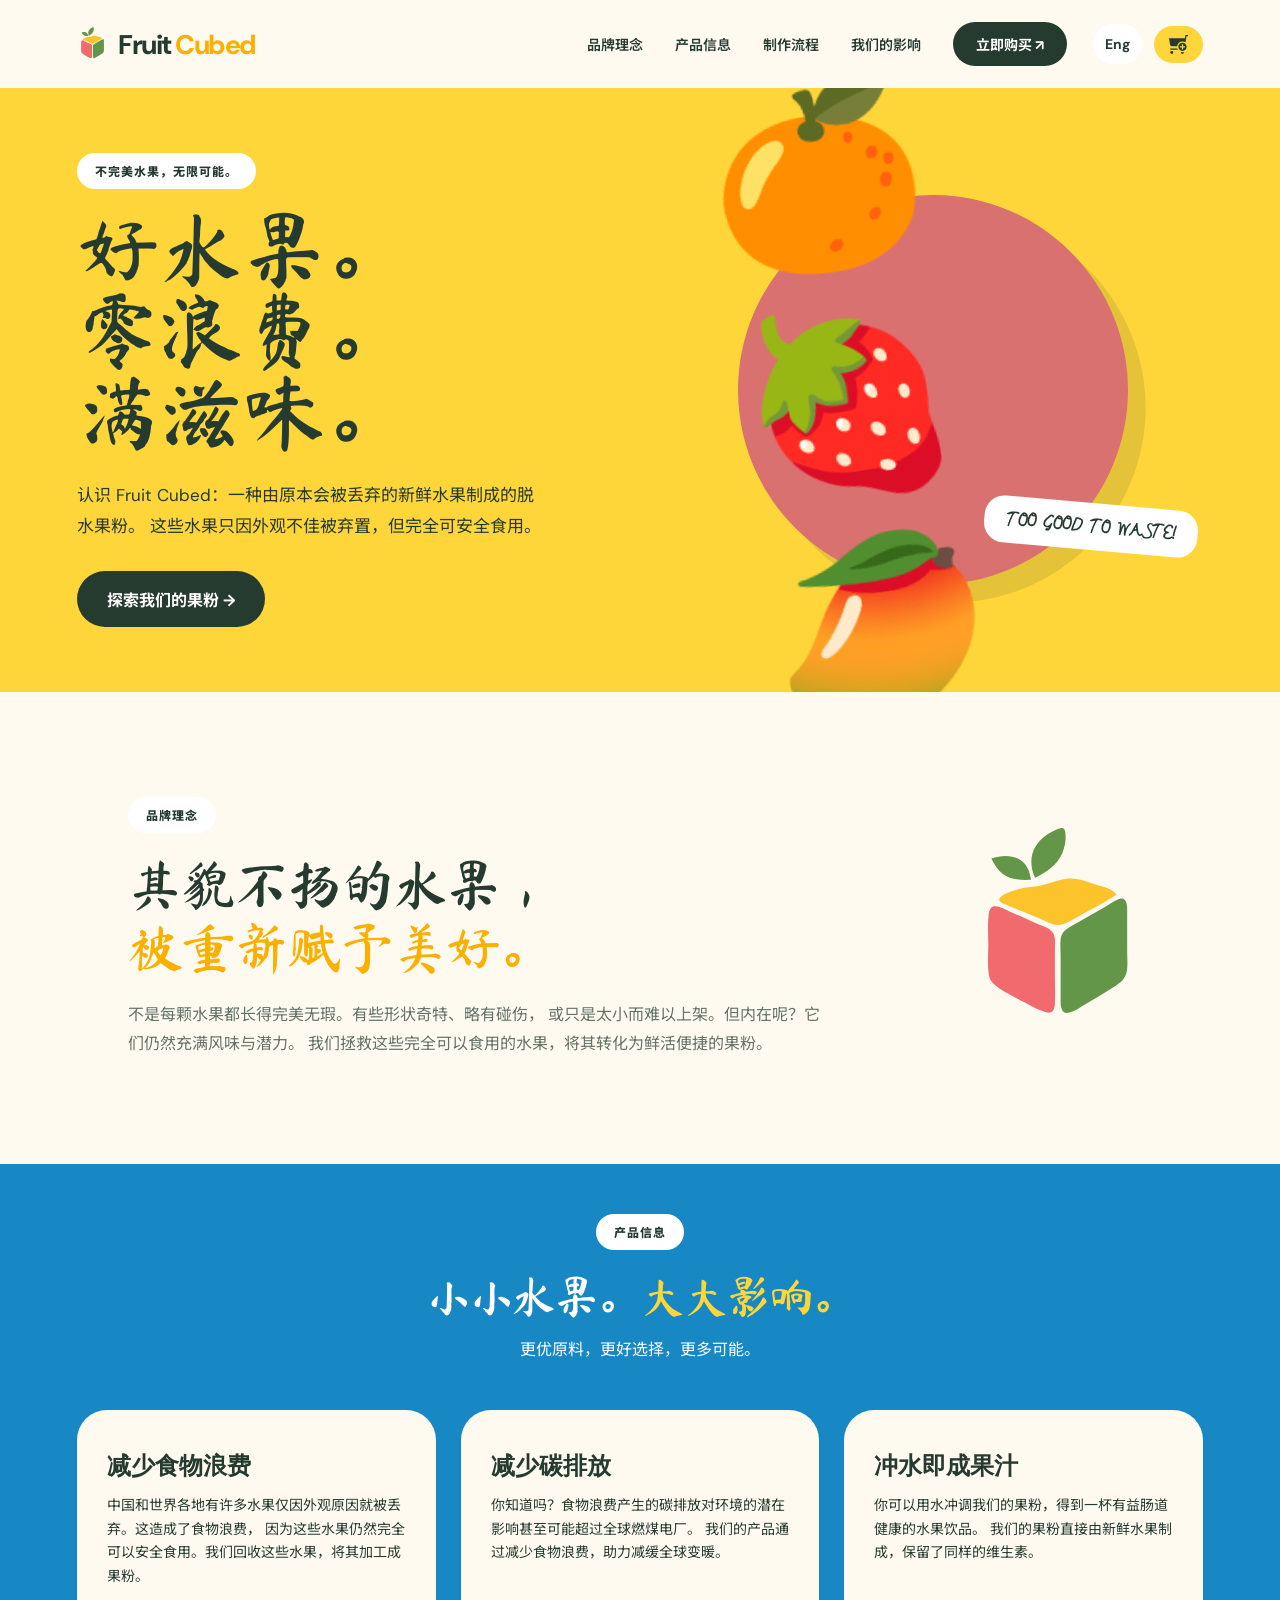
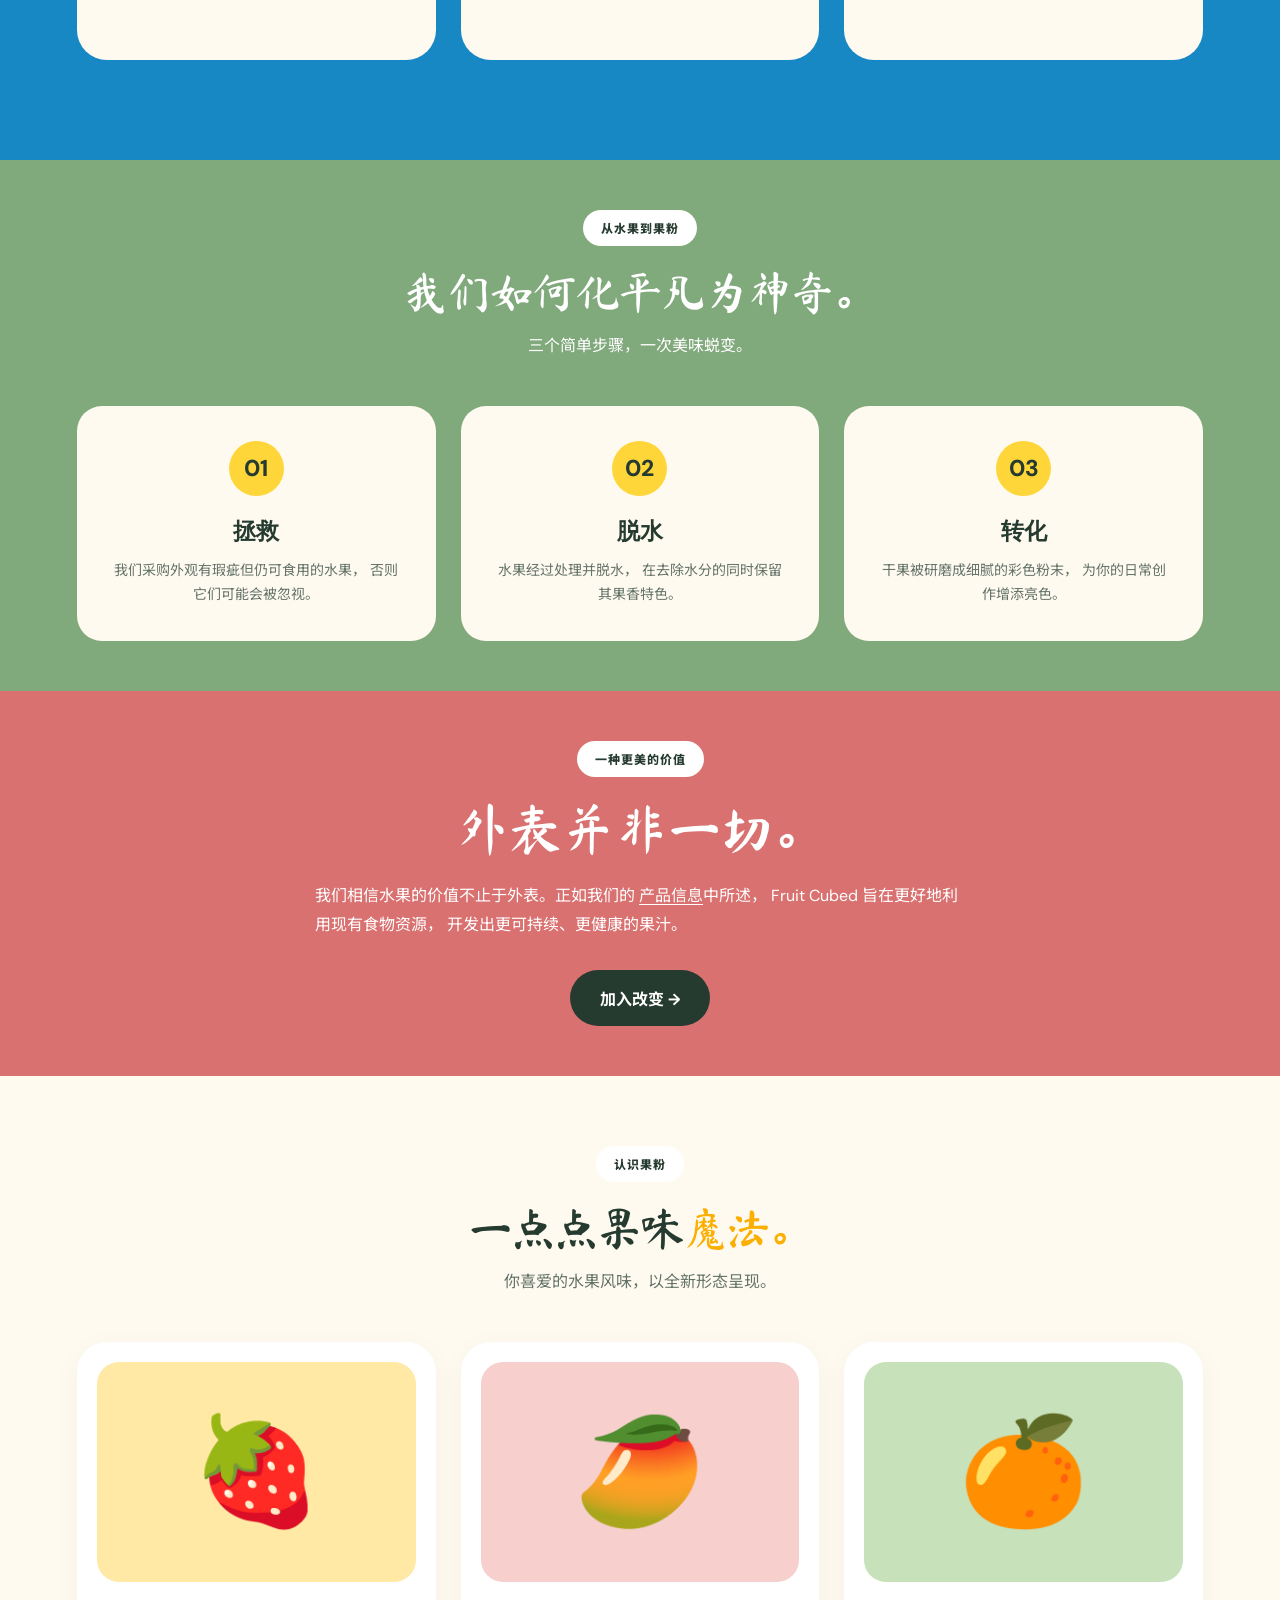
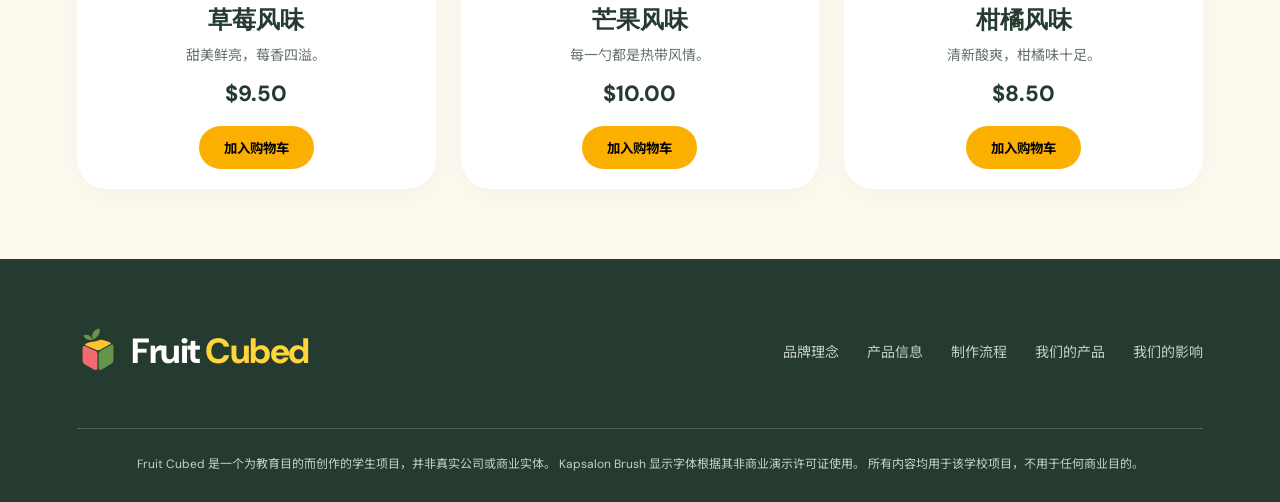
==== zh.html @ 571217f7 "Add compatible Chinese font" ====
<!DOCTYPE html>
<html lang="zh">
<head>
<meta charset="UTF-8">
<meta name="viewport" content="width=device-width, initial-scale=1.0">
<title>Fruit Cubed | 好水果，零浪费</title>

<link rel="icon" type="image/svg+xml" href="assets/logo.svg">

<link href="https://fonts.googleapis.com/css2?family=DM+Sans:wght@400;500;600;700;800&family=Ma+Shan+Zheng&family=Noto+Sans+SC:wght@400;500;700;900&display=swap" rel="stylesheet">

<link rel="stylesheet" href="styles.css">
</head>

<body>

<!-- NAVIGATION -->

<nav>
    <a href="#" class="logo" aria-label="Fruit Cubed 首页">
        <img src="assets/logo.svg" alt="Fruit Cubed"> <h3>Fruit <span>Cubed</span></h3>
    </a>

    <div class="nav-links" id="navLinks">
        <a href="#about">品牌理念</a>
        <a href="#info">产品信息</a>
        <a href="#process">制作流程</a>
        <a href="#impact">我们的影响</a>

        <div class="nav-more" id="navMore">
            <button class="nav-more-toggle" id="navMoreToggle"
            aria-label="更多导航" aria-expanded="false">更多...</button>
            <div class="nav-more-dropdown" id="navMoreDropdown"></div>
        </div>

        <a href="#products" class="nav-button">立即购买&nbsp;↗</a>
    </div>

    <div class="nav-actions">

        <a href="index.html" class="lang-switch" aria-label="Switch to English">Eng</a>

        <button class="cart-toggle" aria-label="打开购物车"
        aria-controls="cartDrawer" aria-expanded="false"
        onclick="openCart()">
            <img src="assets/shopping-cart.svg" alt="" class="cart-icon">
            <span class="cart-count empty" id="cartCount">0</span>
        </button>

        <button class="menu-toggle" aria-label="切换导航"
        aria-expanded="false" onclick="toggleMenu()">☰</button>

    </div>
</nav>


<!-- HERO SECTION -->

<section class="hero">

    <div class="hero-content">

        <span class="eyebrow">不完美水果，无限可能。</span>

        <h1>
            好水果。<br>
            零浪费。<br>
            <span>满滋味。</span>
        </h1>

        <p>
            认识 Fruit Cubed：一种由原本会被丢弃的新鲜水果制成的脱水果粉。
            这些水果只因外观不佳被弃置，但完全可安全食用。
        </p>

        <a href="#products" class="primary-button">
            探索我们的果粉 →
        </a>

    </div>

    <div class="hero-image">

        <div class="fruit-circle">
            🍊🍓🥭
        </div>

        <div class="floating-label">
            <span class="calligraphy-text">TOO GOOD TO WASTE!</span>
        </div>

    </div>

</section>


<!-- INTRODUCTION -->

<section class="intro" id="about">

    <div class="intro-inner">

        <div class="intro-content">

            <span class="eyebrow">品牌理念</span>

            <h2>
                其貌不扬的水果，<br>
                <span class="highlight">被重新赋予美好。</span>
            </h2>

            <p>
                不是每颗水果都长得完美无瑕。有些形状奇特、略有碰伤，
                或只是太小而难以上架。但内在呢？它们仍然充满风味与潜力。
                我们拯救这些完全可以食用的水果，将其转化为鲜活便捷的果粉。
            </p>

        </div>

        <div class="intro-logo">
            <img src="assets/logo.svg" alt="Fruit Cubed">
        </div>

    </div>

</section>


<!-- PRODUCT INFORMATION -->

<section class="product-information" id="info">

    <div class="container">

        <div class="section-heading">
            <span class="eyebrow">产品信息</span>
            <h2>小小水果。<span class="highlight">大大影响。</span></h2>
            <p>更优原料，更好选择，更多可能。</p>
        </div>

        <div class="info-grid">

            <div class="info-card">
                <h3>减少食物浪费</h3>
                <p>
                    中国和世界各地有许多水果仅因外观原因就被丢弃。这造成了食物浪费，
                    因为这些水果仍然完全可以安全食用。我们回收这些水果，将其加工成果粉。
                </p>
            </div>

            <div class="info-card">
                <h3>减少碳排放</h3>
                <p>
                    你知道吗？食物浪费产生的碳排放对环境的潜在影响甚至可能超过全球燃煤电厂。
                    我们的产品通过减少食物浪费，助力减缓全球变暖。
                </p>
            </div>

            <div class="info-card">
                <h3>冲水即成果汁</h3>
                <p>
                    你可以用水冲调我们的果粉，得到一杯有益肠道健康的水果饮品。
                    我们的果粉直接由新鲜水果制成，保留了同样的维生素。
                </p>
            </div>

        </div>

    </div>

</section>


<!-- HOW IT WORKS -->

<section class="process" id="process">

    <div class="container">

        <div class="section-heading">

            <span class="eyebrow">从水果到果粉</span>

            <h2>我们如何化平凡为神奇。</h2>

            <p>三个简单步骤，一次美味蜕变。</p>

        </div>

        <div class="steps">

            <div class="step">
                <div class="step-number">01</div>
                <h3>拯救</h3>
                <p>
                    我们采购外观有瑕疵但仍可食用的水果，
                    否则它们可能会被忽视。
                </p>
            </div>

            <div class="step">
                <div class="step-number">02</div>
                <h3>脱水</h3>
                <p>
                    水果经过处理并脱水，
                    在去除水分的同时保留其果香特色。
                </p>
            </div>

            <div class="step">
                <div class="step-number">03</div>
                <h3>转化</h3>
                <p>
                    干果被研磨成细腻的彩色粉末，
                    为你的日常创作增添亮色。
                </p>
            </div>

        </div>

    </div>

</section>


<!-- SUSTAINABILITY -->

<section class="impact" id="impact">

    <span class="eyebrow">一种更美的价值</span>

    <h2>外表并非一切。</h2>

    <p>
        我们相信水果的价值不止于外表。正如我们的
        <a href="#info">产品信息</a>中所述，
        Fruit Cubed 旨在更好地利用现有食物资源，
        开发出更可持续、更健康的果汁。
    </p>

    <a href="#products" class="primary-button">
        加入改变 →
    </a>

</section>


<!-- PRODUCTS -->

<section class="products" id="products">

    <div class="container">

        <div class="section-heading">

            <span class="eyebrow">认识果粉</span>

            <h2>一点点果味<span class="highlight">魔法。</span></h2>

            <p>
                你喜爱的水果风味，以全新形态呈现。
            </p>

        </div>

        <div class="product-grid"></div>

    </div>

</section>


<!-- FOOTER -->

<footer>

    <div class="footer-content">

        <a href="#" class="logo" aria-label="Fruit Cubed 首页">
            <div class="footer-logo">
                <img src="assets/logo.svg" alt="Fruit Cubed"> <h3>Fruit <span>Cubed</span></h3>
            </div>
        </a>


        <div class="footer-links">
            <a href="#about">品牌理念</a>
            <a href="#info">产品信息</a>
            <a href="#process">制作流程</a>
            <a href="#products">我们的产品</a>
            <a href="#impact">我们的影响</a>
        </div>
    </div>

    <p class="copyright">
        Fruit Cubed 是一个为教育目的而创作的学生项目，并非真实公司或商业实体。
        Kapsalon Brush 显示字体根据其非商业演示许可证使用。
        所有内容均用于该学校项目，不用于任何商业目的。
    </p>
</footer>


<!-- SHOPPING CART -->

<div class="cart-overlay" id="cartOverlay" onclick="closeCart()"></div>

<aside class="cart-drawer" id="cartDrawer" aria-label="购物车">

    <div class="cart-header">

        <h2>您的购物车</h2>

        <button class="cart-close" aria-label="关闭购物车"
        onclick="closeCart()">✕</button>

    </div>

    <div class="cart-items" id="cartItems"></div>

    <div class="cart-footer">

        <div class="cart-total">
            <span>合计</span>
            <span id="cartTotal">$0.00</span>
        </div>

        <button class="primary-button cart-checkout" disabled
        onclick="openCheckout()">
            结账 →
        </button>

        <button class="cart-clear" id="cartClear" hidden
        onclick="clearCart()">
            清空购物车
        </button>

        <p class="cart-note">
            开业后开始接单。暂不收款。
        </p>

    </div>

</aside>


<!-- BACK TO TOP -->

<button class="scroll-top" id="scrollTop" aria-label="返回顶部"
onclick="scrollToTop()">↑</button>


<!-- JAVASCRIPT -->

<script src="products.zh.js"></script>
<script src="script.zh.js?v=3"></script>

</body>
</html>
---- styles.css ----
@font-face {
    font-family: 'Kapsalon Brush';
    src: url('fonts/Kapsalon Brush DEMO.otf') format('opentype');
    font-weight: normal;
    font-style: normal;
    font-display: swap;
}

@font-face {
	font-family: 'Fruit Cubed Calligraphy';
	src: url('fonts/FruitCubedCalligraphy-Bold.otf') format('opentype');
}

/* =========================
   COLOUR PALETTE
========================= */

:root {
    --amber-flame: #fbaf00;
    --gold: #ffd639;
    --light-coral: #da7171;
    --sage-green: #80a97c;
    --ocean-blue: #1788c4;

    --cream: #fffaf0;
    --dark: #263b30;
    --white: #ffffff;

    --nav-height: 88px;
}

/* =========================
   GENERAL STYLING
========================= */

* {
    margin: 0;
    padding: 0;
    box-sizing: border-box;
}

html {
    scroll-behavior: smooth;
}

section[id] {
    scroll-margin-top: var(--nav-height);
}

body {
    font-family: 'DM Sans', 'Noto Sans SC', 'PingFang SC', 'Microsoft YaHei', sans-serif;
    background: var(--cream);
    color: var(--dark);
    overflow-x: hidden;
}

/* Main display titles */
h1, h2 {
    font-family: 'Kapsalon Brush', 'Ma Shan Zheng', 'PingFang SC', 'Microsoft YaHei', cursive;
    font-weight: normal;
}

/* Smaller headings */
h3 {
    font-family: 'DM Sans', sans-serif;
    font-weight: 700;
}

/* Body text */
body {
    font-family: 'DM Sans', 'Noto Sans SC', 'PingFang SC', 'Microsoft YaHei', sans-serif;
}

a {
    text-decoration: none;
    color: inherit;
}

/* Links inside prose */
p a {
    text-decoration: underline;
    text-underline-offset: 3px;
}

button {
    font-family: inherit;
    cursor: pointer;
    border: none;
}

.container {
    width: 88%;
    max-width: 1200px;
    margin: auto;
}

.highlight {
    color: var(--amber-flame);
}

/* =========================
   NAVIGATION
========================= */

nav {
    display: flex;
    justify-content: space-between;
    align-items: center;
    padding: 22px 6%;
    height: var(--nav-height);
    background: var(--cream);
    position: sticky;
    top: 0;
    z-index: 100;
}

.logo {
    display: flex;
    align-items: center;
    gap: 10px;
}

.logo img {
    display: block;
    height: 40px;
    width: auto;
}

.logo h3 {
    font-size: 27px;
    font-weight: 800;
    letter-spacing: -1.5px;
    white-space: nowrap;
}

.logo span {
    color: var(--amber-flame);
}

.nav-links {
    display: flex;
    gap: 32px;
    align-items: center;
    font-size: 14px;
    font-weight: 600;
    margin-left: auto;
}

.nav-links a {
    flex-shrink: 0;
    white-space: nowrap;
    transition: 0.3s;
}

.nav-links > a:first-child {
    margin-left: 14px;
}

.nav-links a:hover {
    transform: translateY(-2px);
}

.nav-button {
    background: var(--dark);
    color: white;
    padding: 12px 23px;
    border-radius: 30px;
    font-weight: 700;
}

.nav-actions {
    display: flex;
    align-items: center;
    gap: 12px;
    margin-left: 26px;
}

.cart-toggle {
    display: flex;
    align-items: center;
    gap: 7px;
    background: var(--gold);
    color: var(--dark);
    padding: 9px 15px;
    border-radius: 30px;
    font-size: 17px;
    transition: 0.3s;
}

.cart-toggle:hover {
    transform: translateY(-2px);
}

.cart-icon {
    width: 19px;
    height: 19px;
    display: block;
}

.cart-count {
    background: var(--dark);
    color: white;
    min-width: 21px;
    height: 21px;
    border-radius: 50%;
    display: grid;
    place-items: center;
    font-family: 'DM Sans';
    font-size: 12px;
    font-weight: 800;
}

.cart-count.empty {
    display: none;
}

.lang-switch {
    display: inline-flex;
    align-items: center;
    justify-content: center;
    min-width: 42px;
    height: 40px;
    padding: 0 12px;
    background: var(--white);
    color: var(--dark);
    border-radius: 30px;
    font-size: 14px;
    font-weight: 700;
    transition: 0.3s;
}

.lang-switch:hover {
    transform: translateY(-2px);
}

.menu-toggle {
    display: none;
    background: none;
    font-size: 25px;
    transition: 0.3s;
}

.menu-toggle:hover {
    transform: translateY(-2px);
}

/* =========================
   MORE NAVIGATION
======================== */

.nav-more {
    position: relative;
    display: none;
    flex-shrink: 0;
}

.nav-more.has-items {
    display: block;
}

.nav-more-toggle {
    background: none;
    font-family: 'DM Sans', sans-serif;
    font-size: 14px;
    font-weight: 600;
    color: var(--dark);
    padding: 8px 12px;
    transition: 0.3s;
}

.nav-more-toggle:hover {
    transform: translateY(-2px);
}

.nav-more-dropdown {
    display: none;
    position: absolute;
    top: 100%;
    right: 0;
    margin-top: 8px;
    background: var(--cream);
    border-radius: 18px;
    box-shadow: 0 10px 30px rgba(0,0,0,0.1);
    padding: 10px;
    min-width: 180px;
    flex-direction: column;
    gap: 4px;
    z-index: 101;
}

.nav-more:hover .nav-more-dropdown,
.nav-more:focus-within .nav-more-dropdown {
    display: flex;
}

.nav-more.esc-closed .nav-more-dropdown,
.nav-more.esc-closed:hover .nav-more-dropdown,
.nav-more.esc-closed:focus-within .nav-more-dropdown {
    display: none;
}

.nav-more-dropdown a {
    padding: 10px 14px;
    border-radius: 12px;
    font-size: 14px;
    font-weight: 600;
    transition: 0.2s;
}

.nav-more-dropdown a:hover {
    background: var(--gold);
    transform: none;
}

/* =========================
   HERO SECTION
========================= */

.hero {
    min-height: 590px;
    display: flex;
    align-items: center;
    background: var(--gold);
    overflow: hidden;
    padding: 65px 6%;
}

.hero-content {
    width: 52%;
    z-index: 2;
}

.eyebrow {
    display: inline-block;
    background: white;
    padding: 9px 18px;
    border-radius: 30px;
    font-size: 12px;
    font-weight: 800;
    letter-spacing: 1px;
    text-transform: uppercase;
    margin-bottom: 22px;
}

.hero h1 {
    font-size: clamp(48px, 6.5vw, 83px);
    line-height: 0.98;
    letter-spacing: 0px;
    margin-bottom: 25px;
}

.hero p {
    font-size: 17px;
    line-height: 1.8;
    max-width: 470px;
    margin-bottom: 30px;
}

.primary-button {
    display: inline-block;
    padding: 16px 30px;
    background: var(--dark);
    color: white;
    border-radius: 35px;
    font-weight: 700;
    transition: 0.3s;
}

.primary-button:hover {
    transform: translateY(-4px);
    background: var(--ocean-blue);
}

.hero-image {
    width: 48%;
    display: flex;
    justify-content: center;
    align-items: center;
    position: relative;
}

.fruit-circle {
    width: 390px;
    height: 390px;
    background: var(--light-coral);
    border-radius: 50%;
    display: flex;
    align-items: center;
    justify-content: center;
    font-size: 175px;
    box-shadow: 15px 20px 0 rgba(38,59,48,0.12);
    transform: rotate(-8deg);
}

.floating-label {
    position: absolute;
    bottom: 35px;
    right: 5px;
    background: white;
    padding: 15px 22px;
    border-radius: 20px;
    font-weight: 800;
    font-family: 'Fruit Cubed Calligraphy', 'Ma Shan Zheng', 'PingFang SC', 'Microsoft YaHei', cursive;
    transform: rotate(5deg);
}

.calligraphy-text {
    font-family: 'Fruit Cubed Calligraphy', 'Ma Shan Zheng', 'PingFang SC', 'Microsoft YaHei', cursive;
}

/* =========================
   INTRO / VALUE PROPOSITION
========================= */

.intro {
    background: var(--cream);
    padding: 105px 10%;
}

.intro-inner {
    display: flex;
    align-items: center;
    justify-content: center;
    gap: 60px;
    max-width: 1200px;
    margin: auto;
}

.intro-content {
    text-align: left;
    flex: 1;
}

.intro-content .eyebrow {
    margin-bottom: 22px;
}

.intro h2 {
    font-size: clamp(35px, 5vw, 55px);
    margin-bottom: 20px;
    letter-spacing: -2px;
}

.intro p {
    max-width: 700px;
    margin: 0;
    text-align: left;
    line-height: 1.8;
    color: #647368;
    font-size: 16px;
}

.intro-logo {
    flex: 0 0 auto;
}

.intro-logo img {
    display: block;
    height: clamp(150px, 20vw, 240px);
    width: auto;
}

/* =========================
   BENEFITS
========================= */

.product-information {
    background: var(--ocean-blue);
    padding: 50px 0 100px;
}

.product-information .section-heading h2,
.product-information .section-heading p {
    color: white;
}

.product-information .highlight {
    color: var(--gold);
}

.section-heading {
    text-align: center;
    margin-bottom: 50px;
}

.section-heading h2 {
    font-size: 45px;
    letter-spacing: -2px;
    margin-bottom: 12px;
}

.section-heading p {
    color: #647368;
}

.info-grid {
    display: grid;
    grid-template-columns: repeat(3, 1fr);
    gap: 25px;
}

.info-card {
    padding: 40px 30px;
    border-radius: 30px;
    min-height: 250px;
    transition: 0.3s;
    background-color: var(--cream);
}

.info-card:hover {
    transform: translateY(-8px);
}

.info-card h3 {
    font-size: 24px;
    margin-bottom: 12px;
}

.info-card p {
    line-height: 1.7;
    font-size: 14px;
}

/* =========================
   HOW IT WORKS
========================= */

.process {
    background: var(--sage-green);
    padding: 50px 0;
}

.process .section-heading h2,
.process .section-heading p {
    color: white;
}

.steps {
    display: grid;
    grid-template-columns: repeat(3, 1fr);
    gap: 25px;
}

.step {
    background: var(--cream);
    padding: 35px;
    border-radius: 25px;
    text-align: center;
    transition: 0.3s;
}

.step:hover {
    transform: translateY(-8px);
}

.step-number {
    background: var(--gold);
    width: 55px;
    height: 55px;
    border-radius: 50%;
    display: grid;
    place-items: center;
    margin: 0 auto 20px;
    font-family: 'DM Sans';
    font-size: 23px;
    font-weight: 800;
}

.step h3 {
    font-size: 23px;
    margin-bottom: 12px;
}

.step p {
    font-size: 14px;
    line-height: 1.7;
    color: #647368;
}

/* =========================
   PRODUCTS
========================= */

.products {
    background: var(--cream);
    padding: 70px 0;
}

.product-grid {
    display: grid;
    grid-template-columns: repeat(3, 1fr);
    gap: 25px;
}

.product-card {
    background: white;
    border-radius: 30px;
    padding: 20px;
    text-align: center;
    box-shadow: 0 8px 30px rgba(0,0,0,0.04);
    transition: 0.3s;
}

.product-card:hover {
    transform: translateY(-8px);
}

.product-image {
    position: relative;
    height: 220px;
    border-radius: 22px;
    display: grid;
    place-items: center;
    font-size: 105px;
    margin-bottom: 22px;
}

/* Photo products fit the same tile the emoji sits in */
.product-image img {
    position: absolute;
    inset: 0;
    width: 100%;
    height: 100%;
    object-fit: contain;
    padding: 18px;
}


.product-card:nth-child(1) .product-image {
    background: #ffe9a4;
}

.product-card:nth-child(2) .product-image {
    background: #f7d0cd;
}

.product-card:nth-child(3) .product-image {
    background: #c7e1bb;
}

.product-card h3 {
    font-size: 24px;
    margin-bottom: 8px;
}

.product-card p {
    color: #647368;
    font-size: 14px;
    margin-bottom: 15px;
}

.product-price {
    font-family: 'DM Sans';
    font-size: 22px;
    font-weight: 800;
    margin-bottom: 18px;
}

.product-button {
    background: var(--amber-flame);
    padding: 12px 25px;
    border-radius: 25px;
    font-weight: 700;
    transition: 0.3s;
}

.product-button:hover {
    background: var(--gold);
}

.product-actions {
    display: flex;
    flex-direction: column;
    align-items: center;
    gap: 10px;
}

.product-quantity {
    display: flex;
    align-items: center;
    gap: 14px;
    background: var(--amber-flame);
    padding: 7px 14px;
    border-radius: 25px;
}

.product-quantity[hidden] {
    display: none;
}

.product-quantity button {
    width: 26px;
    height: 26px;
    border-radius: 50%;
    background: white;
    font-size: 15px;
    font-weight: 700;
    line-height: 1;
    transition: 0.2s;
}

.product-quantity button:hover {
    background: var(--gold);
}

.product-quantity span {
    font-family: 'DM Sans';
    font-size: 14px;
    font-weight: 700;
    min-width: 14px;
    text-align: center;
}

.product-link {
    background: none;
    color: #647368;
    font-size: 13px;
    font-weight: 600;
    text-decoration: underline;
}

.product-link:hover {
    color: var(--light-coral);
}

/* =========================
   SHOPPING CART
========================= */

body.cart-open {
    overflow: hidden;
}

.cart-overlay {
    position: fixed;
    inset: 0;
    background: rgba(38,59,48,0.45);
    opacity: 0;
    visibility: hidden;
    transition: 0.3s;
    z-index: 200;
}

.cart-overlay.active {
    opacity: 1;
    visibility: visible;
}

.cart-drawer {
    position: fixed;
    top: 0;
    right: 0;
    height: 100%;
    width: 400px;
    max-width: 92%;
    background: var(--cream);
    z-index: 201;
    display: flex;
    flex-direction: column;
    padding: 30px 26px;
    border-radius: 30px 0 0 30px;
    box-shadow: -10px 0 40px rgba(0,0,0,0.15);
    transform: translateX(105%);
    visibility: hidden;
    transition: 0.35s;
}

.cart-drawer.active {
    transform: translateX(0);
    visibility: visible;
}

.cart-header {
    display: flex;
    justify-content: space-between;
    align-items: center;
    margin-bottom: 22px;
}

.cart-header h2 {
    font-size: 32px;
    letter-spacing: -1px;
}

.cart-close {
    background: white;
    width: 40px;
    height: 40px;
    border-radius: 50%;
    font-size: 15px;
    transition: 0.3s;
}

.cart-close:hover {
    background: var(--gold);
}

.cart-items {
    flex: 1;
    overflow-y: auto;
    padding-right: 4px;
}

.cart-empty {
    text-align: center;
    color: #647368;
    font-size: 14px;
    line-height: 1.8;
    margin-top: 50px;
}

.cart-item {
    display: flex;
    align-items: center;
    gap: 14px;
    background: white;
    border-radius: 20px;
    padding: 12px;
    margin-bottom: 12px;
}

.cart-item-image {
    width: 58px;
    height: 58px;
    border-radius: 15px;
    display: grid;
    place-items: center;
    font-size: 28px;
    flex-shrink: 0;
}

.cart-item-image.strawberry {
    background: #ffe9a4;
}

.cart-item-image.mango {
    background: #f7d0cd;
}

.cart-item-image.citrus {
    background: #c7e1bb;
}

.cart-item-info {
    flex: 1;
}

.cart-item-info h4 {
    font-family: 'DM Sans';
    font-size: 15px;
    font-weight: 700;
    margin-bottom: 3px;
}

.cart-item-price {
    font-family: 'DM Sans';
    font-size: 13px;
    color: #647368;
    margin-bottom: 8px;
}

.cart-item-controls {
    display: flex;
    align-items: center;
    gap: 10px;
}

.cart-item-controls button {
    width: 26px;
    height: 26px;
    border-radius: 50%;
    background: var(--cream);
    font-size: 15px;
    font-weight: 700;
    line-height: 1;
    transition: 0.2s;
}

.cart-item-controls button:hover {
    background: var(--gold);
}

.cart-item-controls span {
    font-family: 'DM Sans';
    font-size: 14px;
    font-weight: 700;
    min-width: 14px;
    text-align: center;
}

.cart-item-remove {
    background: none;
    color: #647368;
    font-size: 13px;
    padding: 6px;
    transition: 0.2s;
}

.cart-item-remove:hover {
    color: var(--light-coral);
}

.cart-footer {
    border-top: 1px solid rgba(38,59,48,0.12);
    padding-top: 20px;
    margin-top: 15px;
}

.cart-total {
    display: flex;
    justify-content: space-between;
    font-family: 'DM Sans';
    font-size: 19px;
    font-weight: 800;
    margin-bottom: 15px;
}

.cart-checkout {
    display: block;
    width: 100%;
    text-align: center;
}

.cart-checkout:disabled {
    background: #c5d0c8;
    color: var(--white);
    cursor: not-allowed;
}

.cart-checkout:disabled:hover {
    transform: none;
    background: #c5d0c8;
}

.cart-clear {
    display: block;
    width: 100%;
    background: none;
    color: #647368;
    font-family: 'DM Sans';
    font-size: 13px;
    font-weight: 600;
    text-align: center;
    padding: 10px;
    margin-top: 4px;
    transition: 0.2s;
}

.cart-clear:hover {
    color: var(--light-coral);
}

.cart-clear[hidden] {
    display: none;
}

.cart-note {
    font-size: 12px;
    color: #647368;
    text-align: center;
    margin-top: 12px;
}

/* Fruit thrown from the Add to Cart button: across to just
   above the cart icon, then dropped straight into it. The
   start, the target and --fly-x/--fly-y come from flyToCart(). */

.fly-to-cart {
    position: fixed;
    width: 46px;
    height: 46px;
    margin: -23px 0 0 -23px;
    border-radius: 50%;
    display: grid;
    place-items: center;
    font-size: 24px;
    pointer-events: none;
    z-index: 300;
    animation: fly-to-cart 0.55s cubic-bezier(0.2, 0, 0.35, 1) forwards;
}

@keyframes fly-to-cart {

    0% {
        transform: translate(0, 0) scale(1);
        opacity: 1;
    }

    /* Hover above the icon, lined up on its centre line */

    60% {
        transform: translate(var(--fly-x), calc(var(--fly-y) - 46px)) scale(0.6);
        opacity: 1;
        animation-timing-function: cubic-bezier(0.5, 0, 0.9, 0.4);
    }

    /* Drop in from the top and disappear into the icon */

    100% {
        transform: translate(var(--fly-x), var(--fly-y)) scale(0.15);
        opacity: 0;
    }
}

.cart-toggle.bumped {
    animation: cart-bump 0.45s ease-out;
}

@keyframes cart-bump {

    0% {
        transform: scale(1);
    }

    40% {
        transform: scale(1.15);
    }

    100% {
        transform: scale(1);
    }
}

/* =========================
   SUSTAINABILITY BANNER
========================= */

.impact {
    background: var(--light-coral);
    padding: 50px 10%;
    text-align: center;
    color: white;
}

.impact .eyebrow {
    color: var(--dark);
}

.impact h2 {
    font-size: clamp(35px, 5vw, 55px);
    margin-bottom: 20px;
    letter-spacing: -2px;
}

.impact p {
    max-width: 650px;
    margin: auto auto 30px;
    text-align: left;
    line-height: 1.8;
}

.impact .primary-button {
    background: var(--dark);
}

/* =========================
   FOOTER
========================= */

footer {
    background: var(--dark);
    color: white;
    padding: 65px 6% 30px;
}

.footer-content {
    display: flex;
    justify-content: space-between;
    flex-wrap: wrap;
    gap: 40px;
    margin-bottom: 50px;
}

.footer-logo {
    display: flex;
    align-items: center;
    gap: 12px;
}

.footer-logo h3 {
    font-size: 35px;
    font-weight: 800;
    letter-spacing: -1.5px;
    white-space: nowrap;
}

.footer-logo img {
    display: block;
    height: 54px;
    width: auto;
}

.footer-logo span {
    color: var(--gold);
}

.footer-links {
    display: flex;
    flex-wrap: wrap;
    align-items: center;
    gap: 0 28px;
}

.footer-links a {
    display: inline-block;
    color: #c5d0c8;
    font-size: 14px;
}

.footer-links a:hover {
    color: var(--gold);
}

.copyright {
    border-top: 1px solid #506156;
    padding-top: 25px;
    font-size: 12px;
    color: #c5d0c8;
    text-align: center;
}

/* =========================
   BACK TO TOP
========================= */

.scroll-top {
    position: fixed;
    right: 24px;
    bottom: 24px;
    width: 52px;
    height: 52px;
    border-radius: 50%;
    display: grid;
    place-items: center;
    background: var(--amber-flame);
    color: var(--white);
    font-size: 22px;
    line-height: 1;
    box-shadow: 0 6px 20px rgba(38,59,48,0.2);
    opacity: 0;
    visibility: hidden;
    transform: translateY(12px);
    transition: opacity 0.3s, visibility 0.3s, transform 0.3s;
    z-index: 90;
}

.scroll-top.visible {
    opacity: 1;
    visibility: visible;
    transform: translateY(0);
}

.scroll-top:hover {
    transform: translateY(-3px);
}

/* =========================
   RESPONSIVE DESIGN
========================= */

@media (max-width: 850px) {

    .hero {
        flex-direction: column;
        text-align: center;
        gap: 55px;
    }

    .hero-content,
    .hero-image {
        width: 100%;
    }

    .hero p {
        margin-left: auto;
        margin-right: auto;
    }

    .fruit-circle {
        width: 280px;
        height: 280px;
        font-size: 125px;
    }

    .info-grid,
    .steps,
    .product-grid {
        grid-template-columns: 1fr 1fr;
    }

    .intro-inner {
        flex-direction: column;
        text-align: center;
        gap: 45px;
    }

    .intro-content {
        text-align: center;
    }

    .intro p {
        text-align: center;
        margin-left: auto;
        margin-right: auto;
    }
}

@media (max-width: 600px) {

    nav {
        padding: 20px 6%;
    }

    .menu-toggle {
        display: block;
    }

    .nav-actions {
        margin-left: 0;
    }

    .nav-links {
        display: none;
        position: absolute;
        top: var(--nav-height);
        left: 0;
        width: 100%;
        background: var(--cream);
        padding: 25px;
        flex-direction: column;
        box-shadow: 0 10px 15px rgba(0,0,0,0.05);
    }

    .nav-links.active {
        display: flex;
    }

    .nav-links.active .nav-more {
        display: none;
    }

    .nav-links > a:first-child {
        margin-left: 0;
    }

    .cart-drawer {
        width: 100%;
        max-width: 100%;
        padding: 25px 20px;
        border-radius: 0;
    }

    .hero {
        padding: 65px 7%;
    }

    .hero h1 {
        letter-spacing: -2px;
    }

    .info-grid,
    .steps,
    .product-grid {
        grid-template-columns: 1fr;
    }

    .intro {
        padding: 75px 7%;
    }

    .intro-logo img {
        height: 130px;
    }

    .section-heading h2 {
        font-size: 36px;
    }

    .impact {
        padding: 65px 7%;
    }

    .footer-content {
        flex-direction: column;
    }

    .scroll-top {
        width: 44px;
        height: 44px;
        right: 16px;
        bottom: 16px;
        font-size: 18px;
    }
}
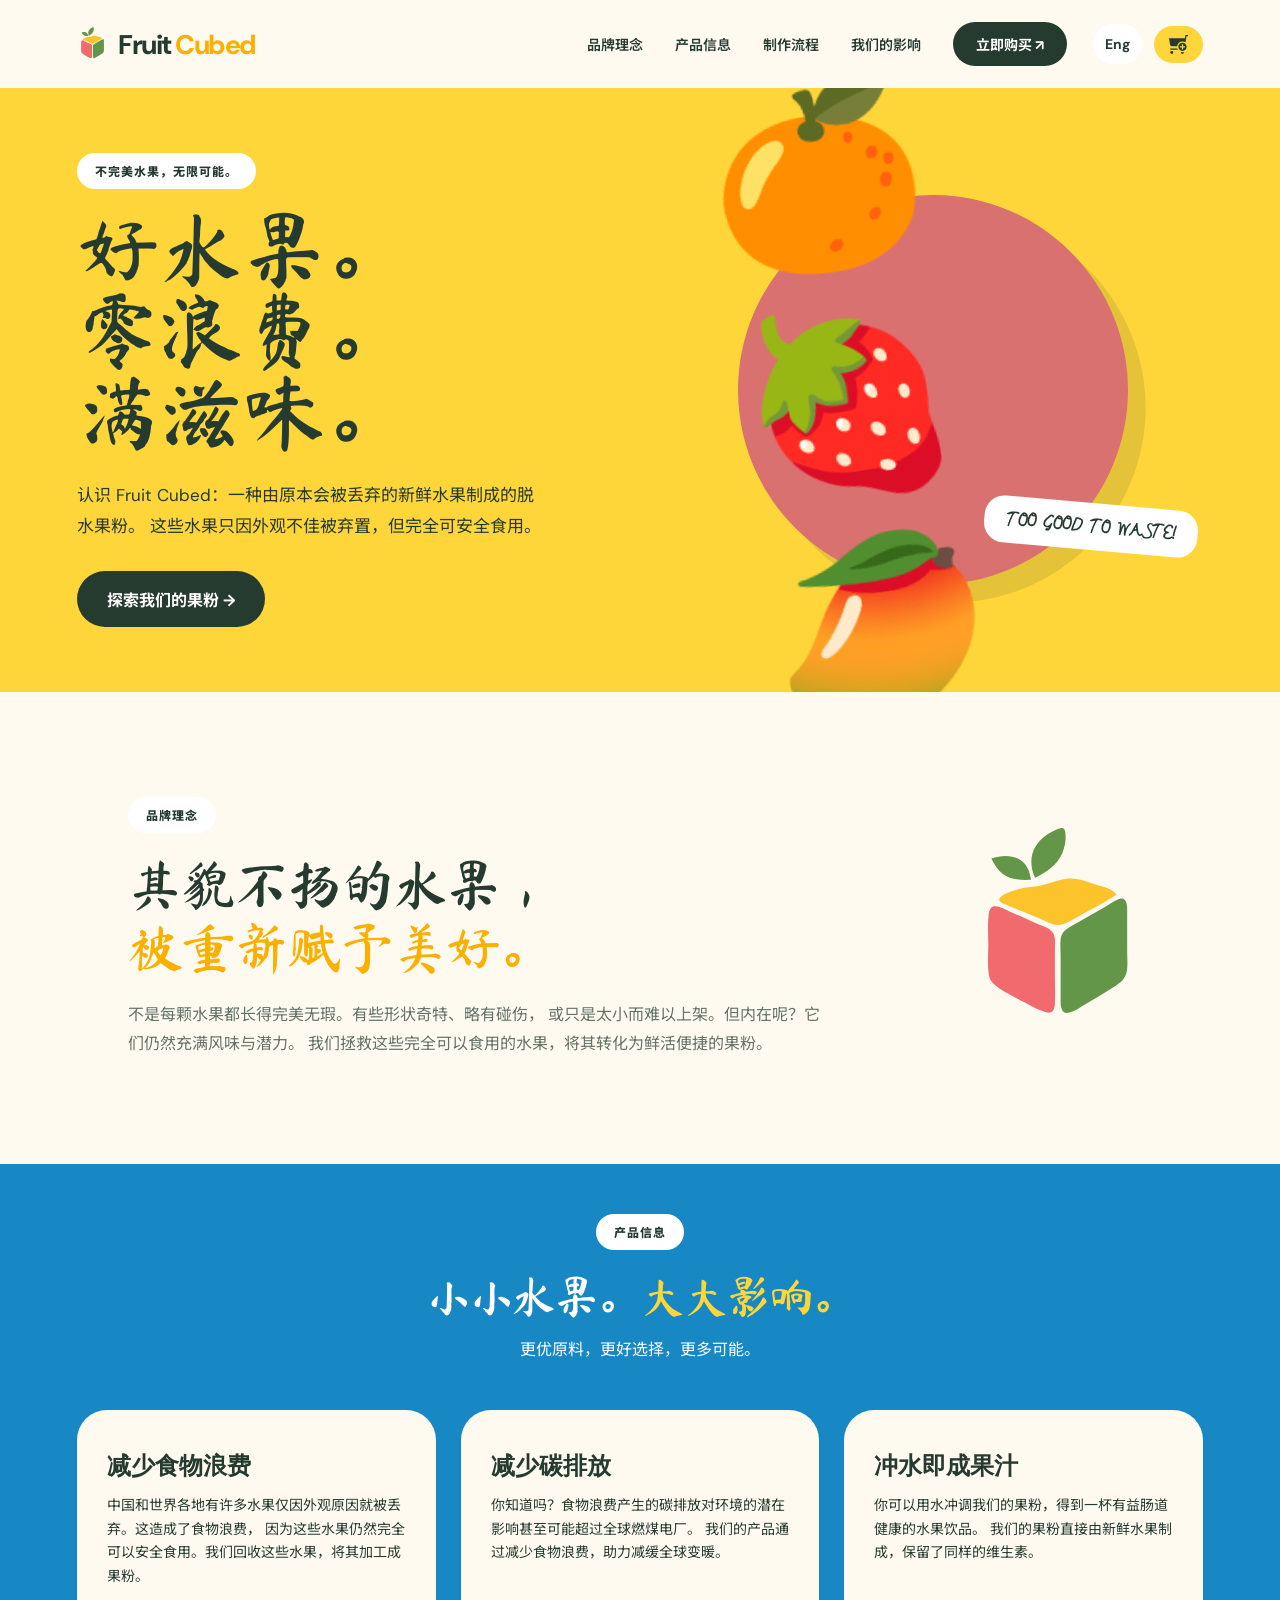
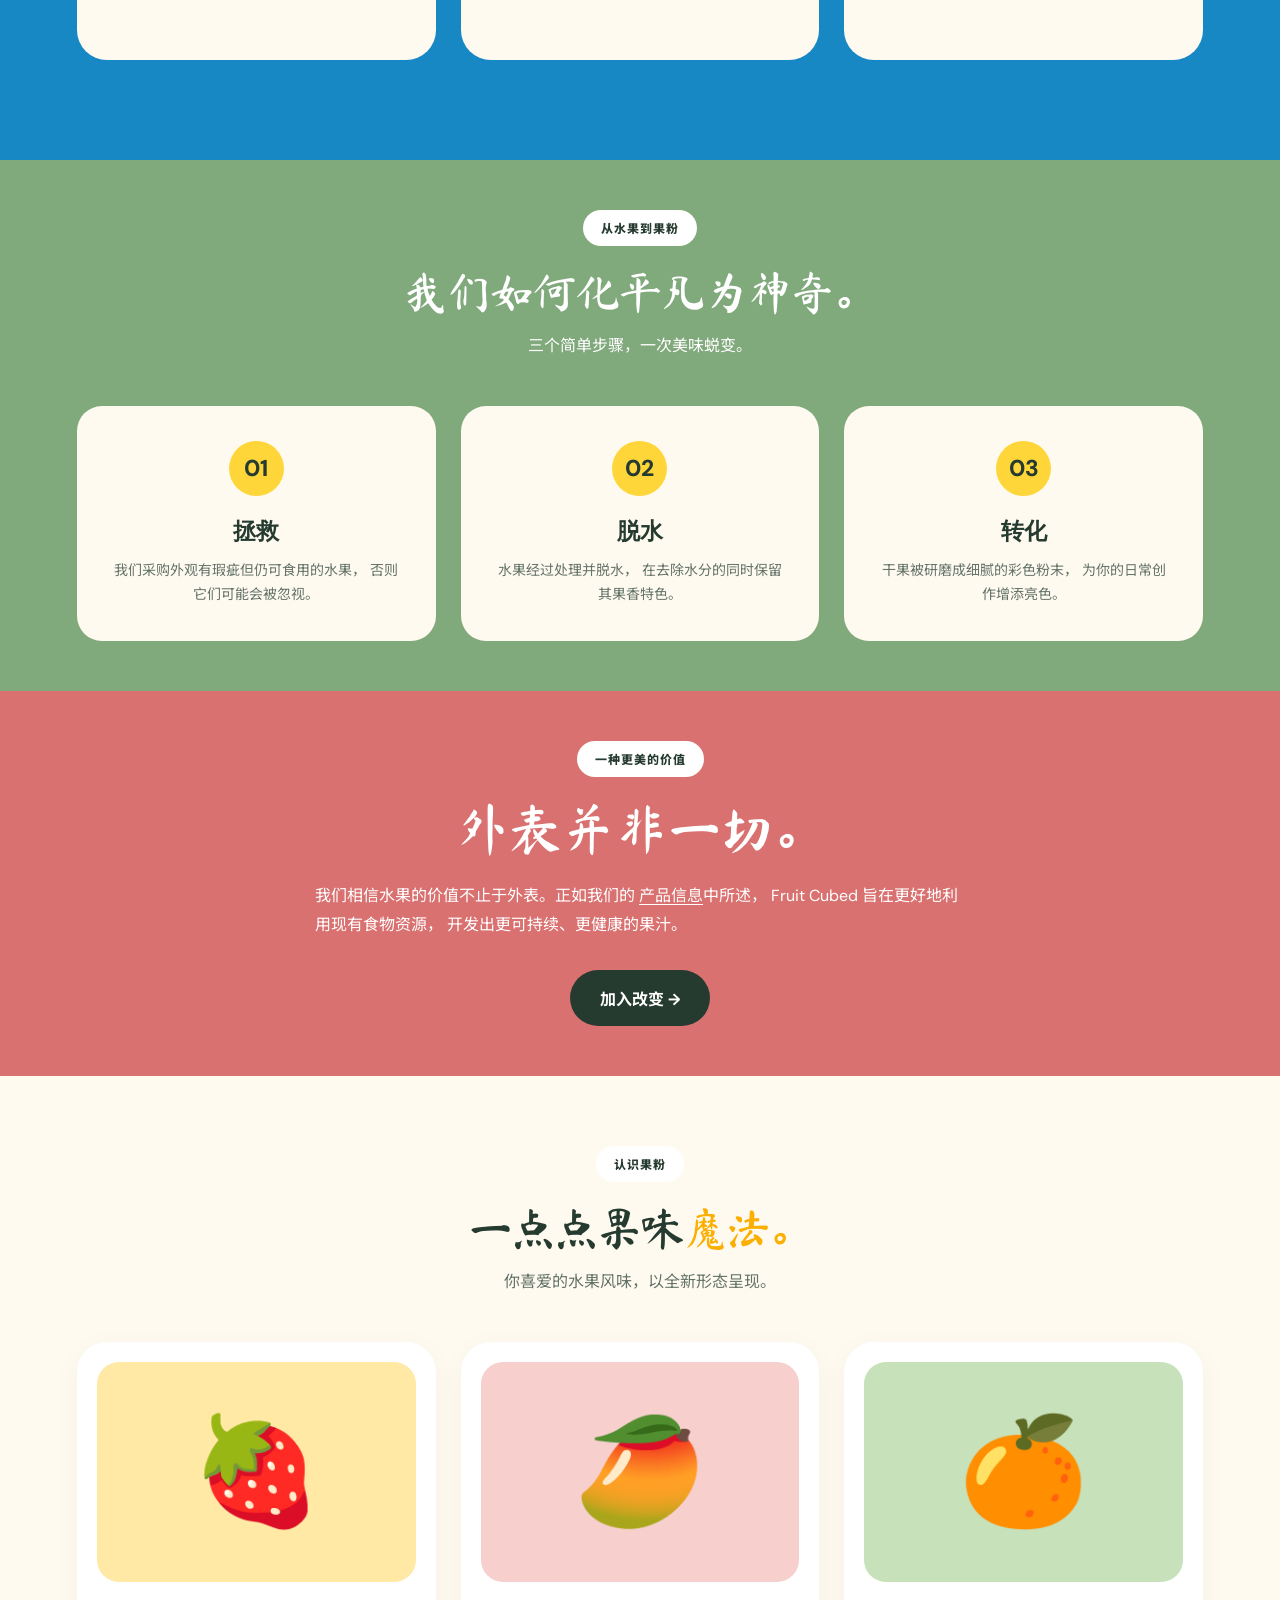
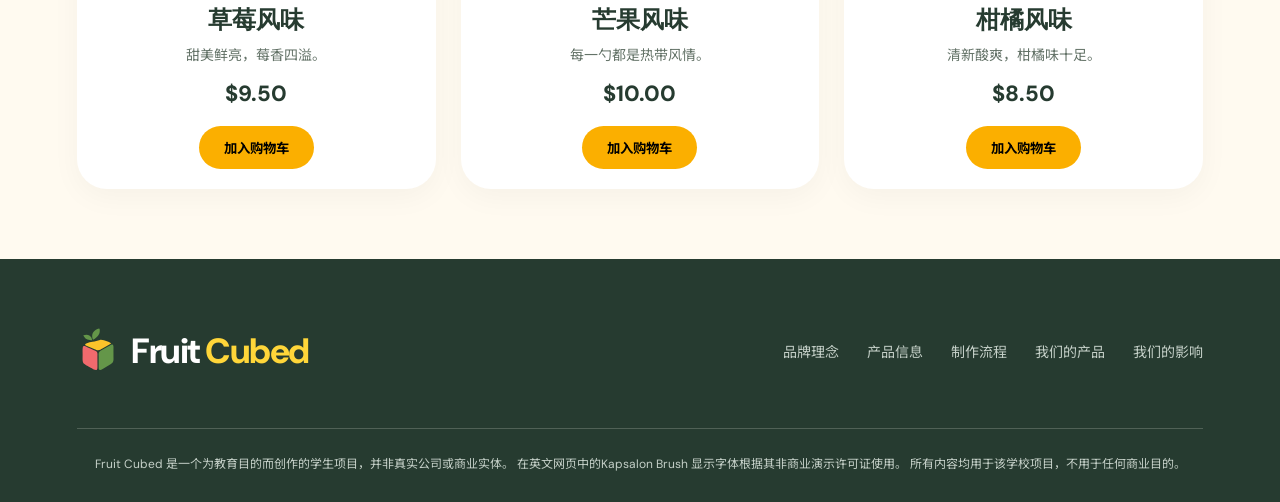
==== commit 8816376d: "Clarify font disclaimer in Chinese page" ====
--- a/zh.html
+++ b/zh.html
@@ -294,7 +294,7 @@
 
     <p class="copyright">
         Fruit Cubed 是一个为教育目的而创作的学生项目，并非真实公司或商业实体。
-        Kapsalon Brush 显示字体根据其非商业演示许可证使用。
+        在英文网页中的Kapsalon Brush 显示字体根据其非商业演示许可证使用。
         所有内容均用于该学校项目，不用于任何商业目的。
     </p>
 </footer>
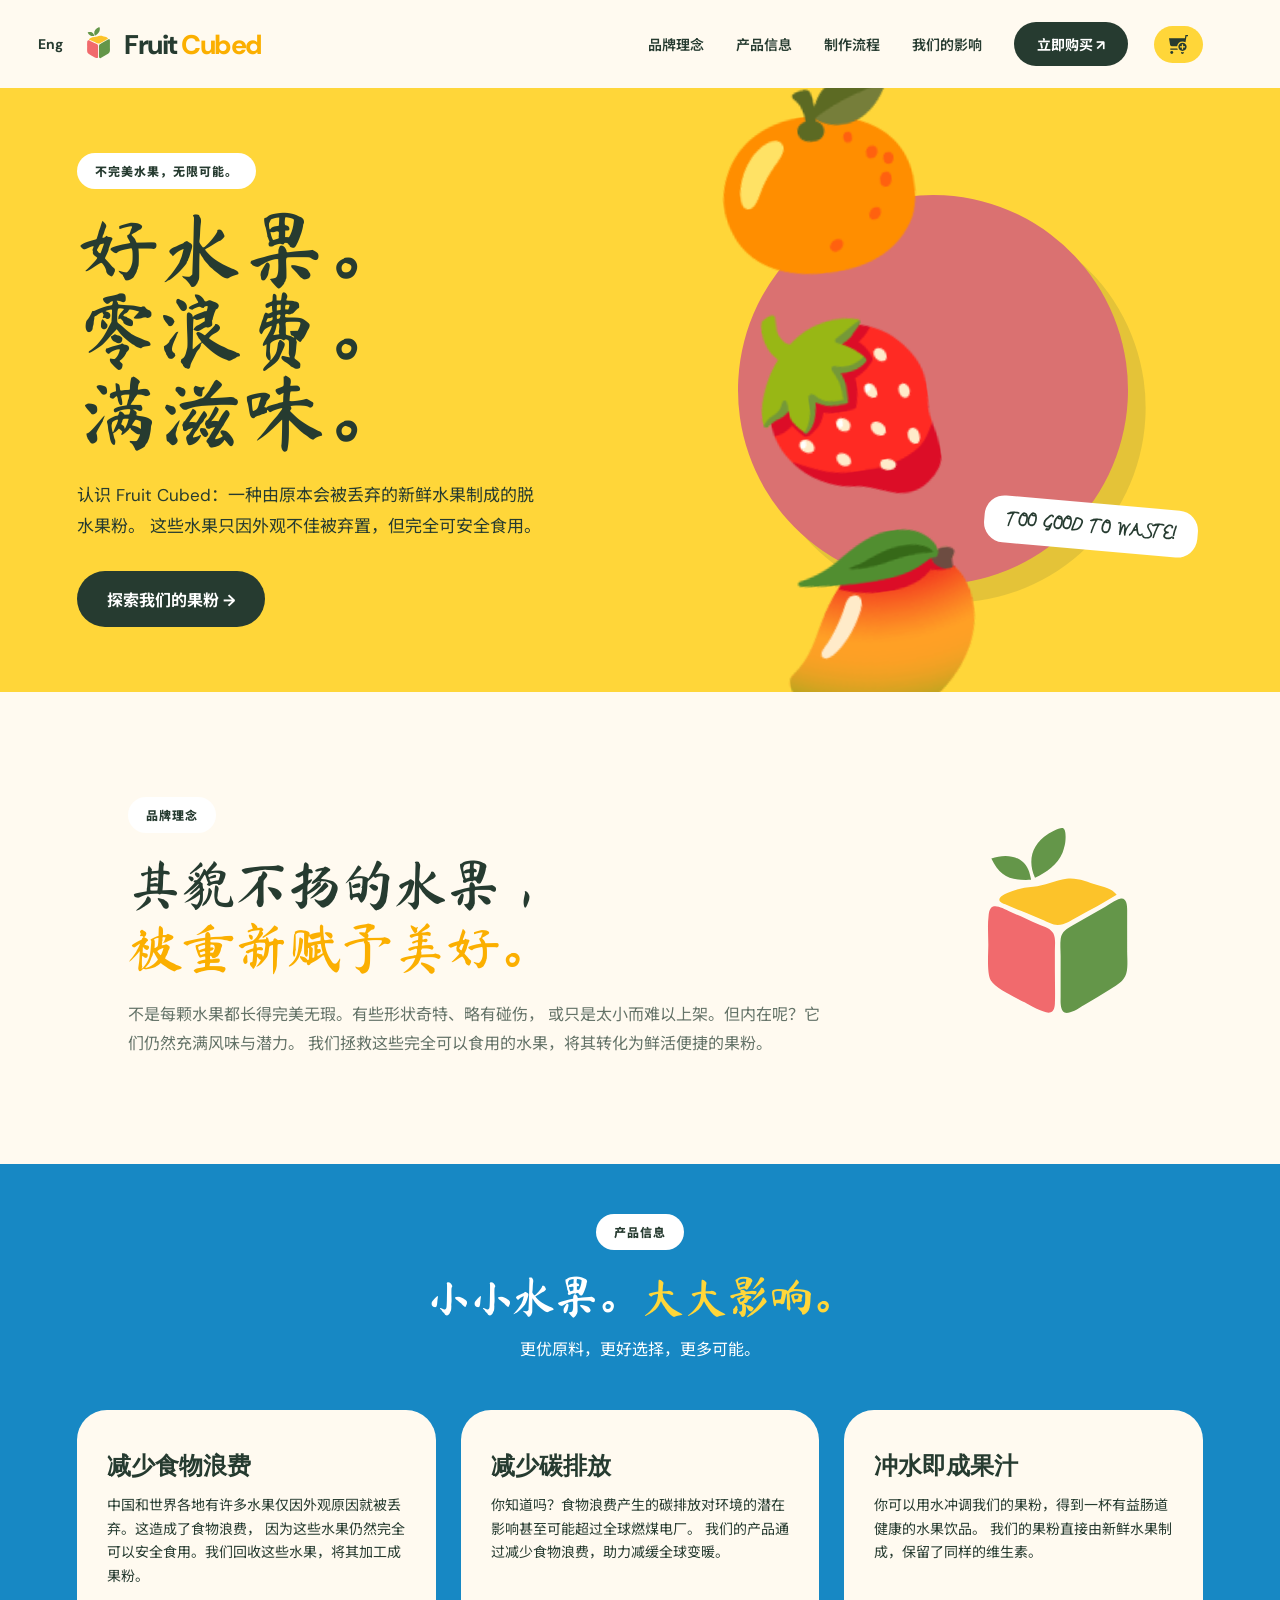
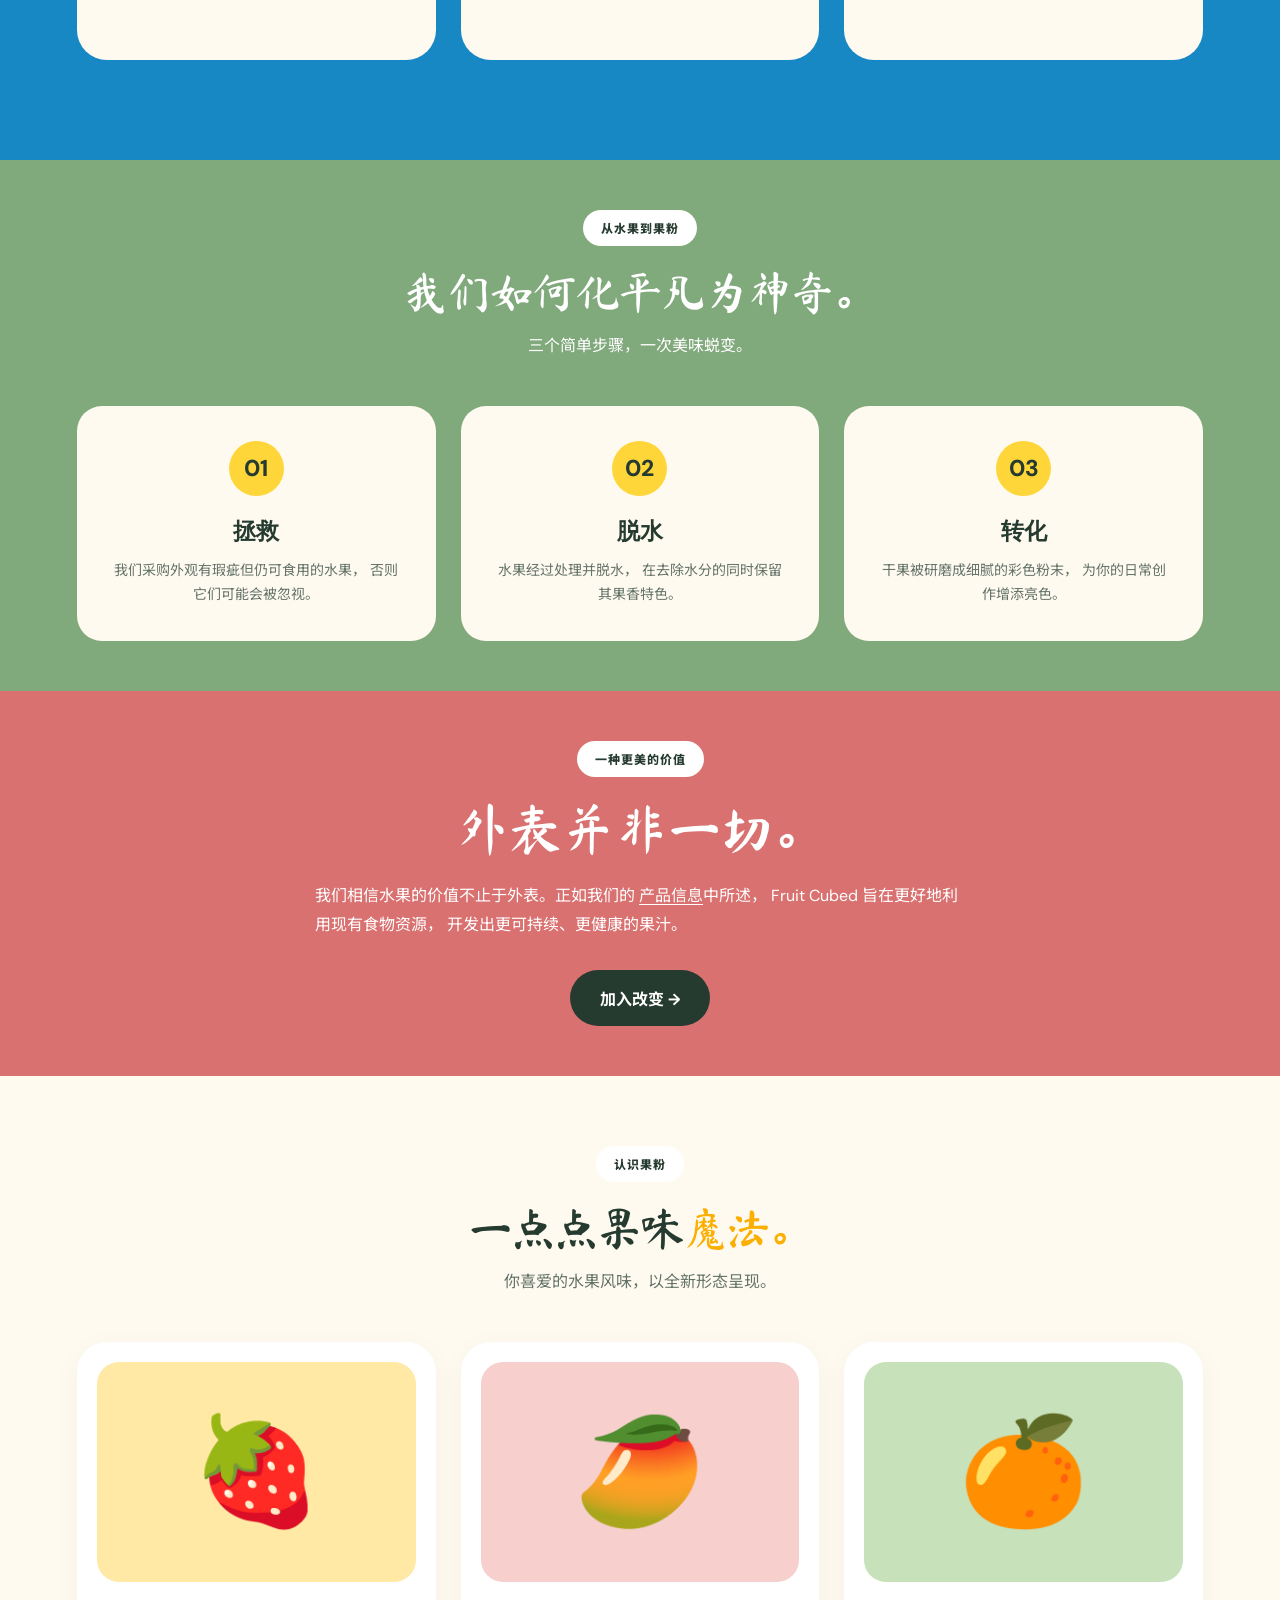
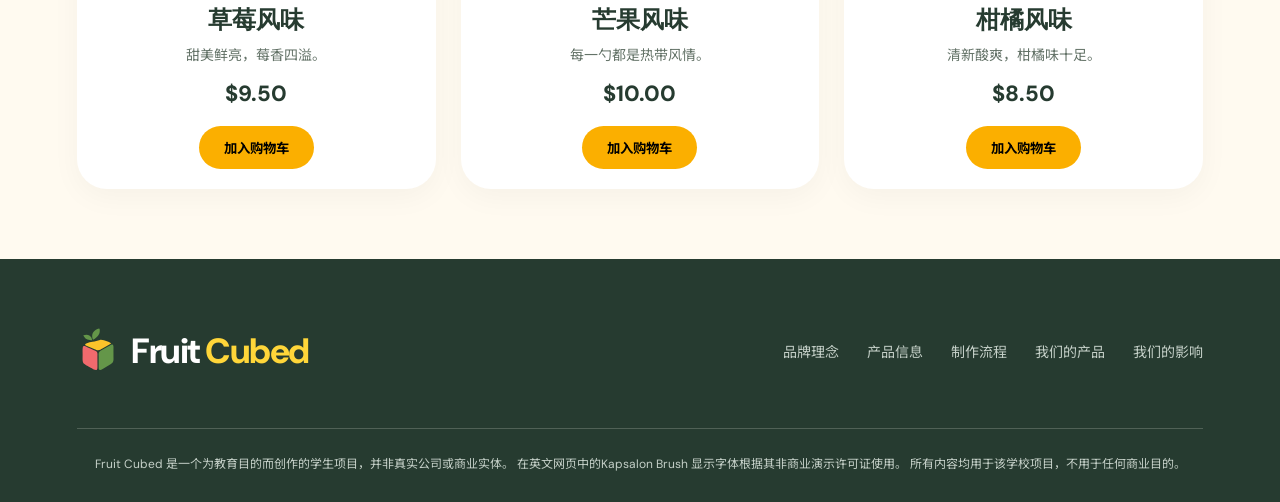
==== commit 392bc656: "Improve language switching button" ====
--- a/zh.html
+++ b/zh.html
@@ -17,6 +17,8 @@
 <!-- NAVIGATION -->
 
 <nav>
+    <a href="index.html" class="lang-switch" aria-label="Switch to English">Eng</a>
+
     <a href="#" class="logo" aria-label="Fruit Cubed 首页">
         <img src="assets/logo.svg" alt="Fruit Cubed"> <h3>Fruit <span>Cubed</span></h3>
     </a>
@@ -37,8 +39,6 @@
     </div>
 
     <div class="nav-actions">
-
-        <a href="index.html" class="lang-switch" aria-label="Switch to English">Eng</a>
 
         <button class="cart-toggle" aria-label="打开购物车"
         aria-controls="cartDrawer" aria-expanded="false"
--- a/styles.css
+++ b/styles.css
@@ -106,7 +106,7 @@
     display: flex;
     justify-content: space-between;
     align-items: center;
-    padding: 22px 6%;
+    padding: 22px 6% 22px 2%;
     height: var(--nav-height);
     background: var(--cream);
     position: sticky;
@@ -221,12 +221,13 @@
     min-width: 42px;
     height: 40px;
     padding: 0 12px;
-    background: var(--white);
+    background: transparent;
     color: var(--dark);
     border-radius: 30px;
     font-size: 14px;
     font-weight: 700;
     transition: 0.3s;
+    margin-right: 8px;
 }
 
 .lang-switch:hover {
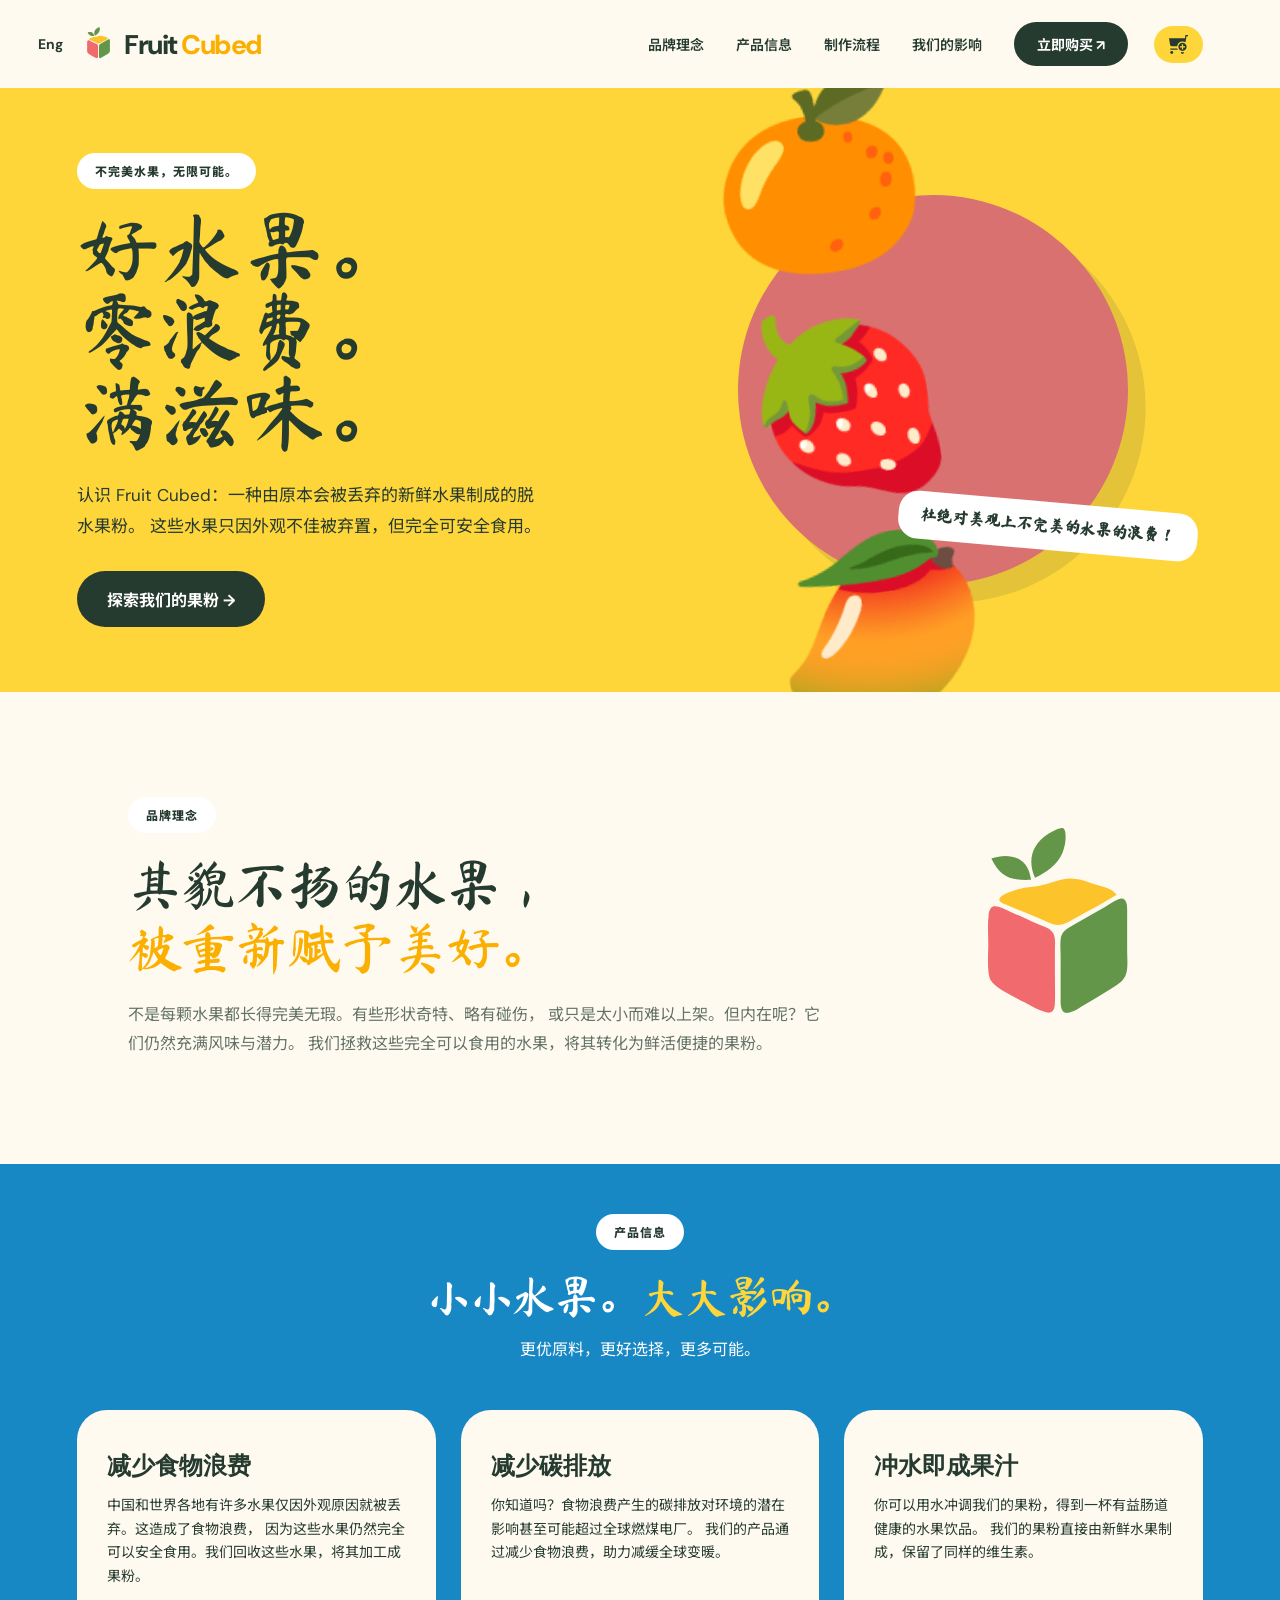
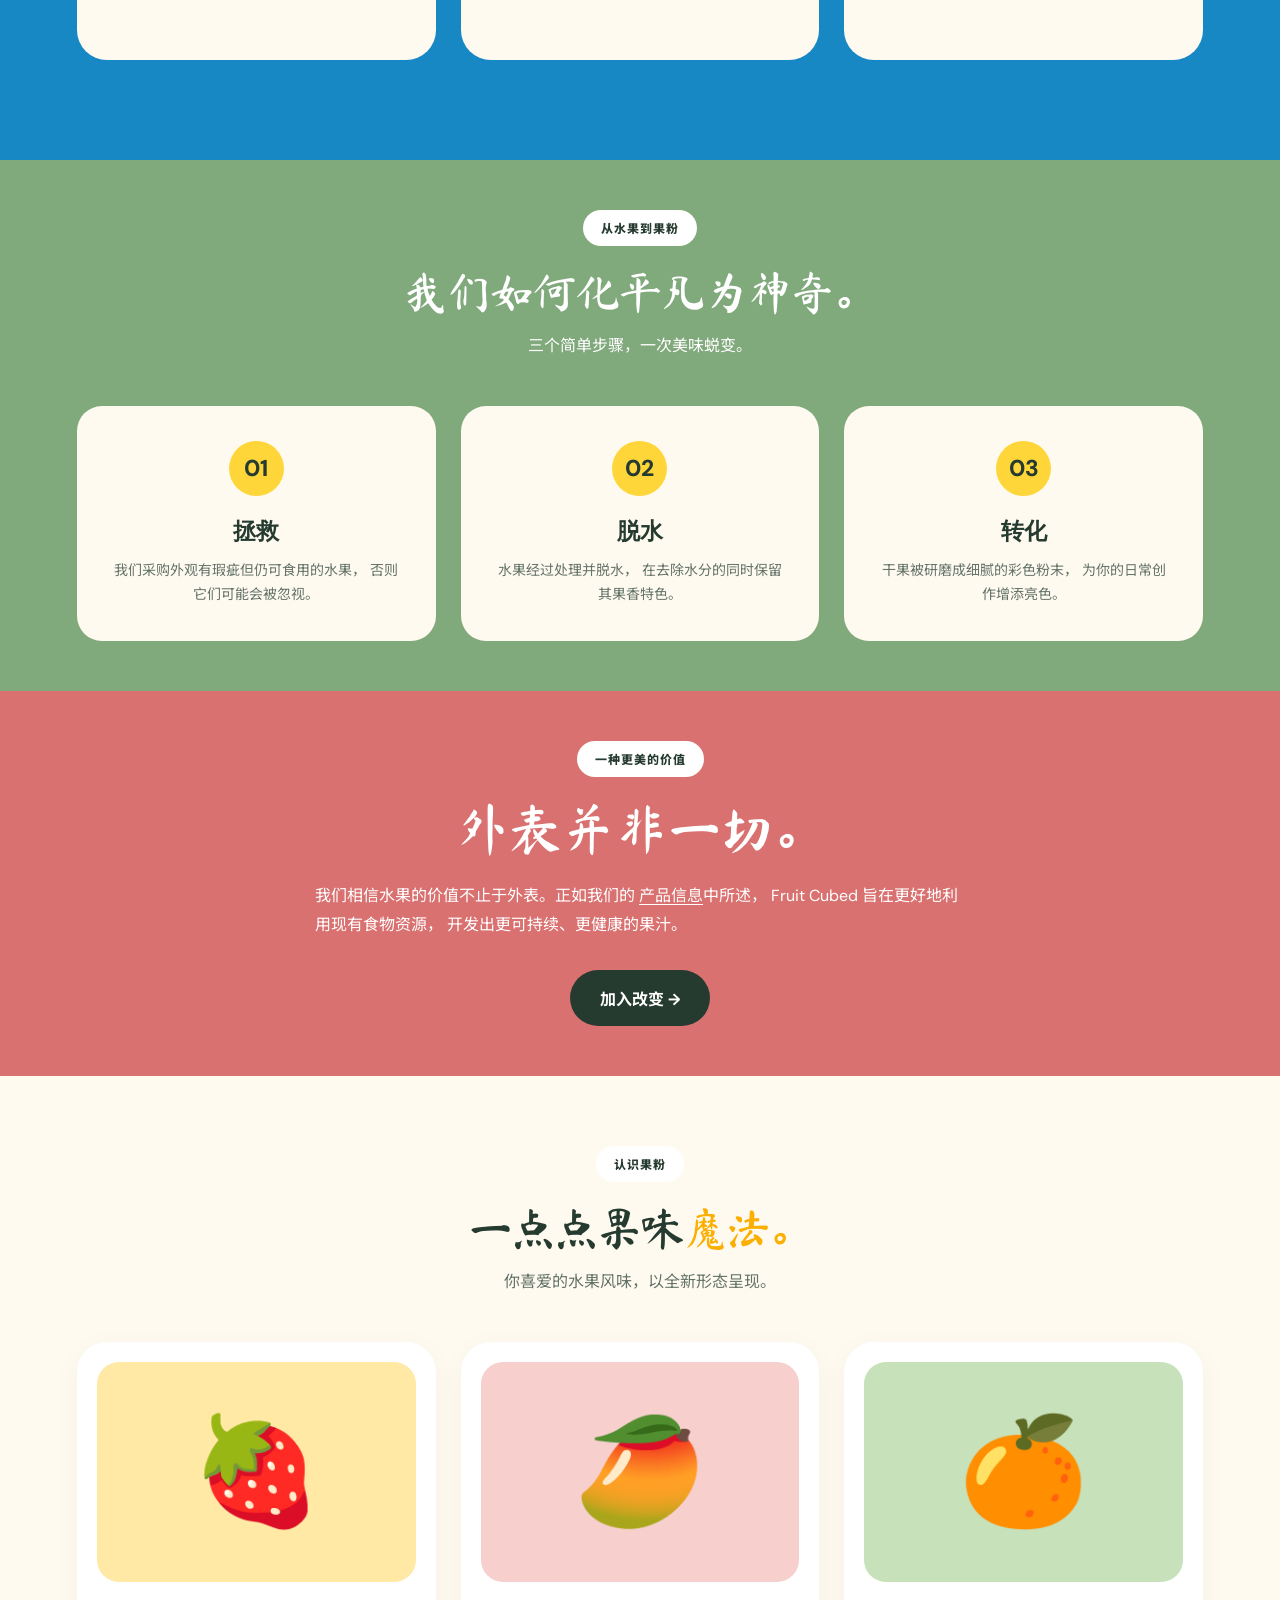
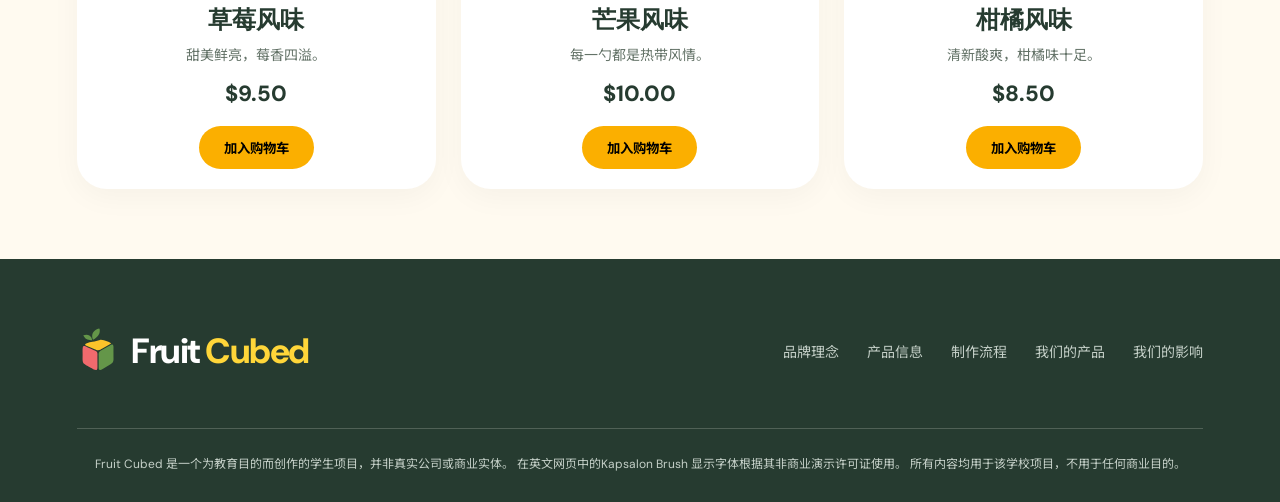
==== commit 38561626: "Fix too good to waste text in zh page" ====
--- a/zh.html
+++ b/zh.html
@@ -86,7 +86,7 @@
         </div>
 
         <div class="floating-label">
-            <span class="calligraphy-text">TOO GOOD TO WASTE!</span>
+            <span class="calligraphy-text">杜绝对美观上不完美的水果的浪费！</span>
         </div>
 
     </div>
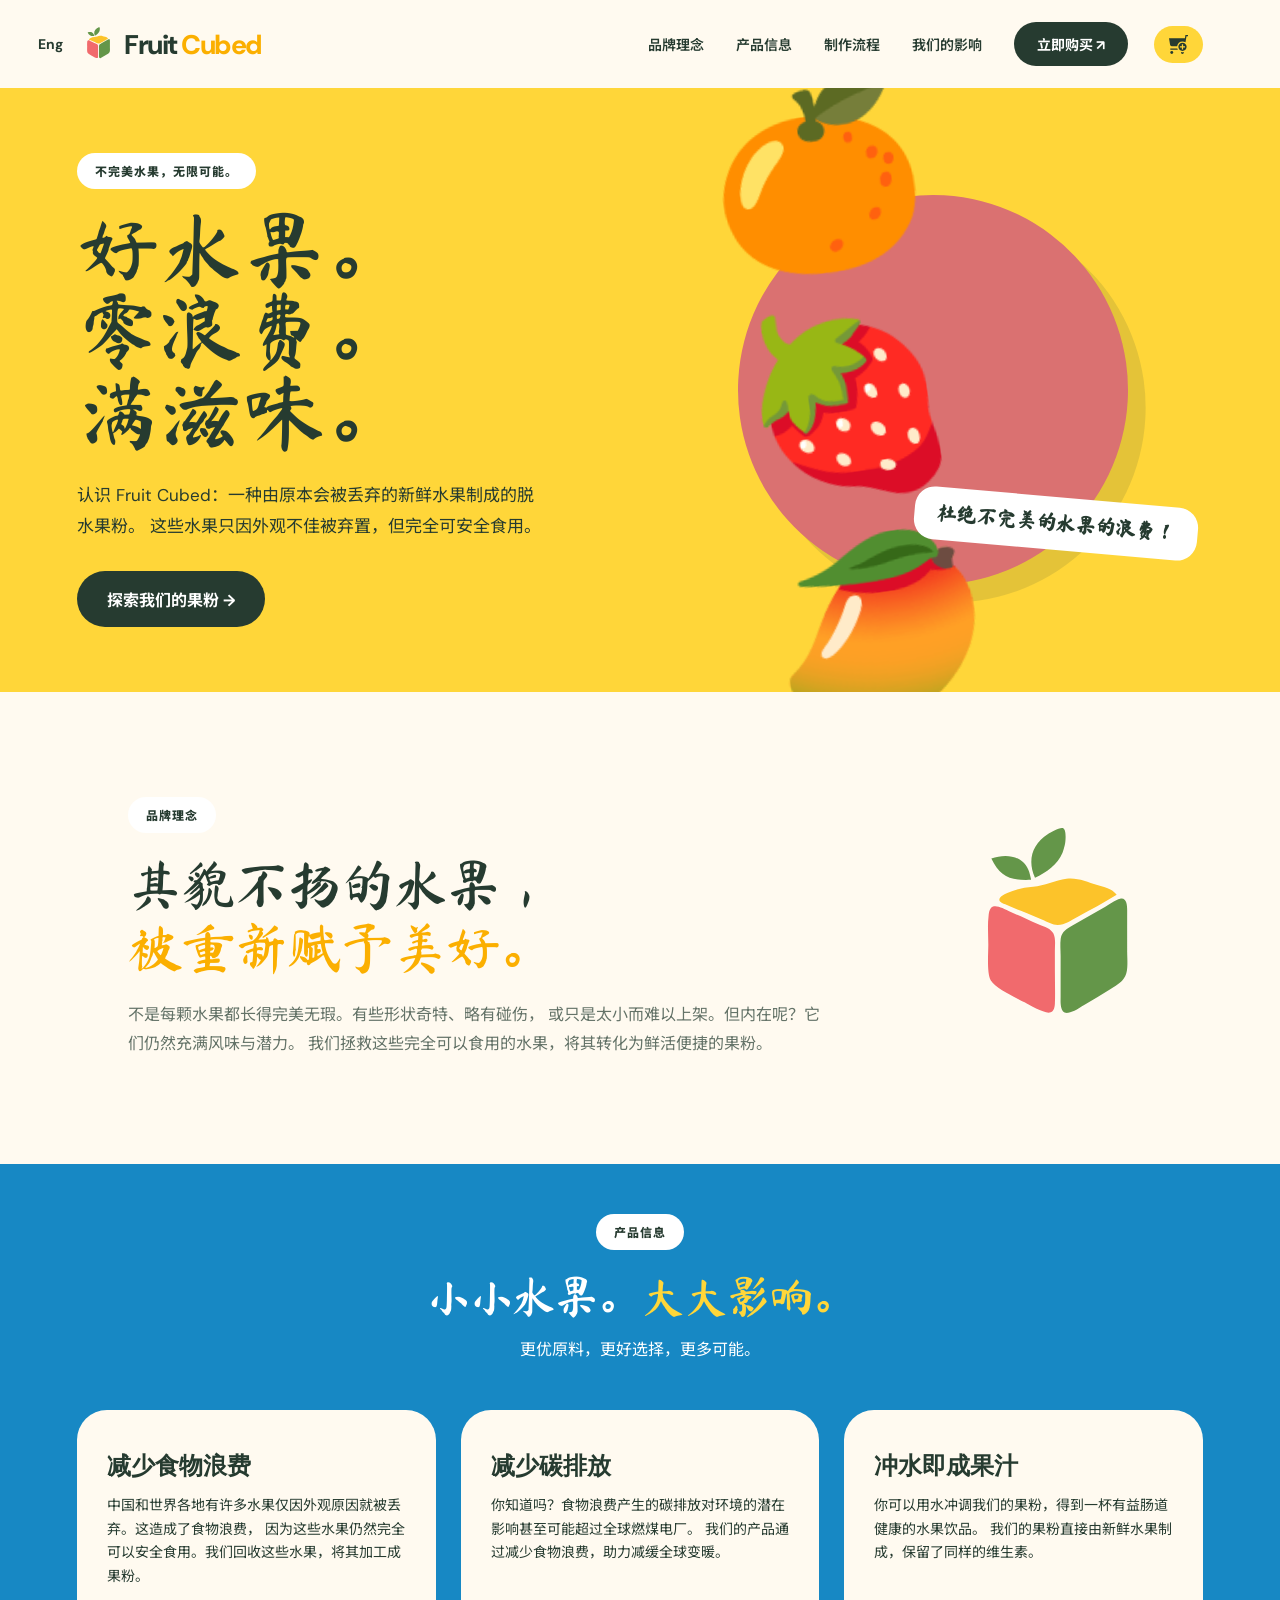
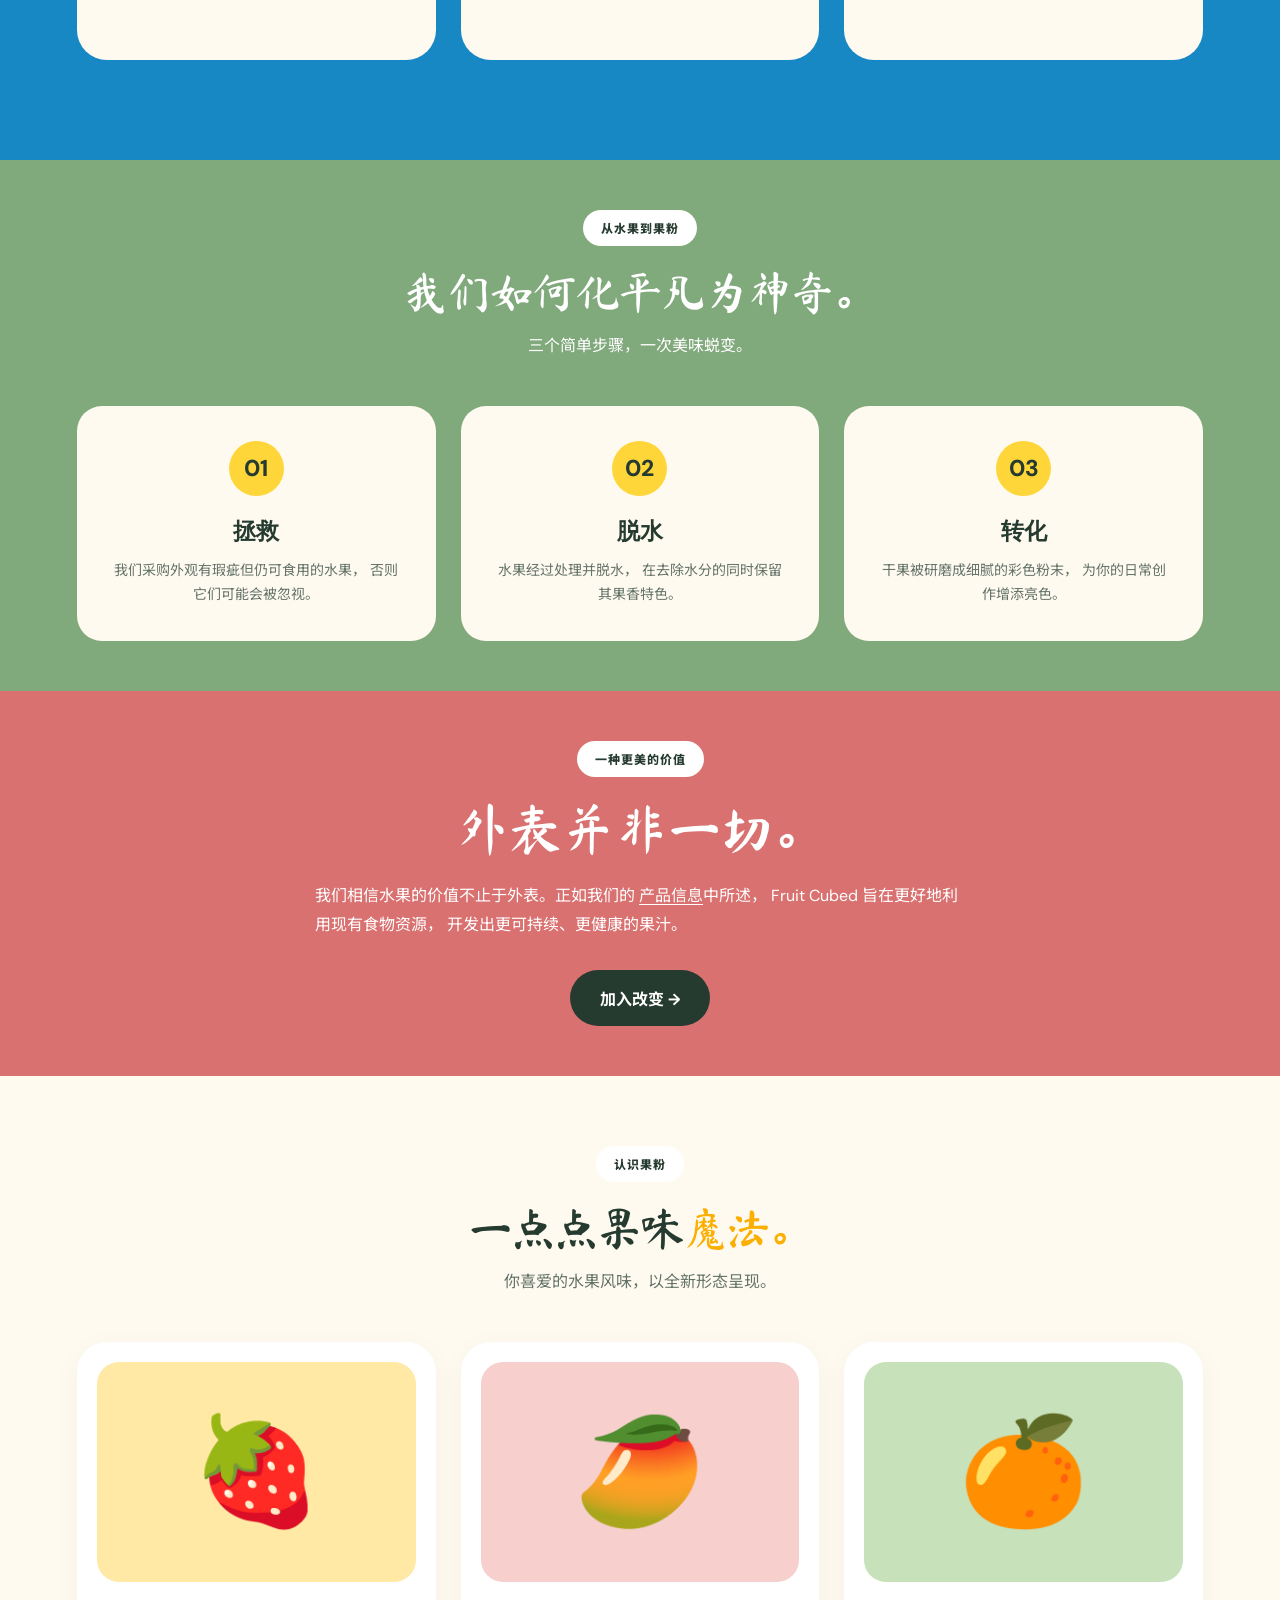
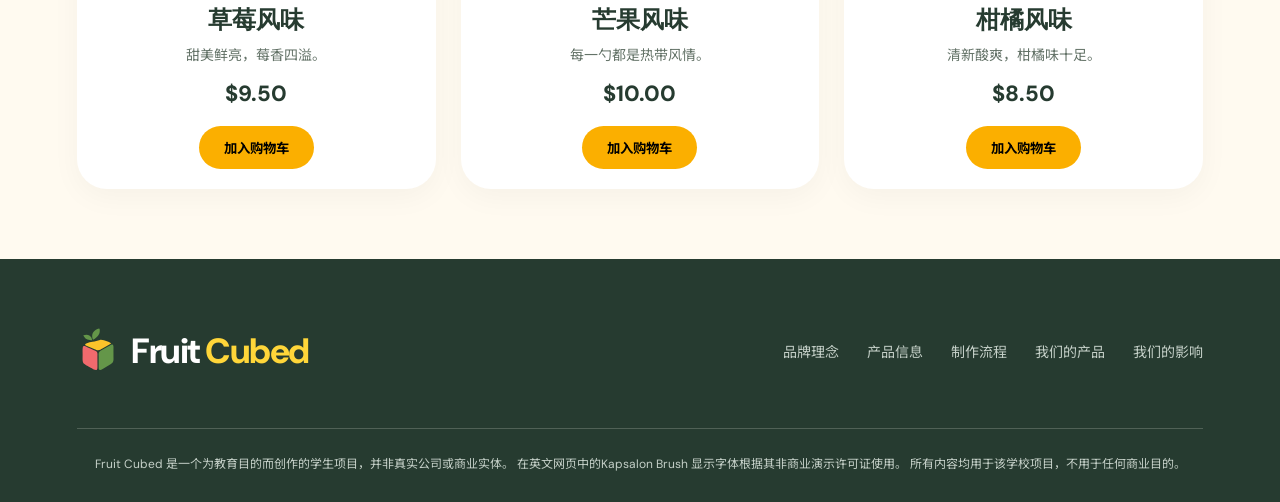
==== commit bc8f46f9: "Tweak floating-label text & formatting" ====
--- a/zh.html
+++ b/zh.html
@@ -86,7 +86,7 @@
         </div>
 
         <div class="floating-label">
-            <span class="calligraphy-text">杜绝对美观上不完美的水果的浪费！</span>
+            <span class="calligraphy-text">杜绝不完美的水果的浪费！</span>
         </div>
 
     </div>
--- a/styles.css
+++ b/styles.css
@@ -403,6 +403,7 @@
     font-weight: 800;
     font-family: 'Fruit Cubed Calligraphy', 'Ma Shan Zheng', 'PingFang SC', 'Microsoft YaHei', cursive;
     transform: rotate(5deg);
+    font-size: 20px;
 }
 
 .calligraphy-text {
@@ -1292,4 +1293,8 @@
         bottom: 16px;
         font-size: 18px;
     }
-}
+
+    .floating-label {
+        font-size: 15px;
+    }
+}
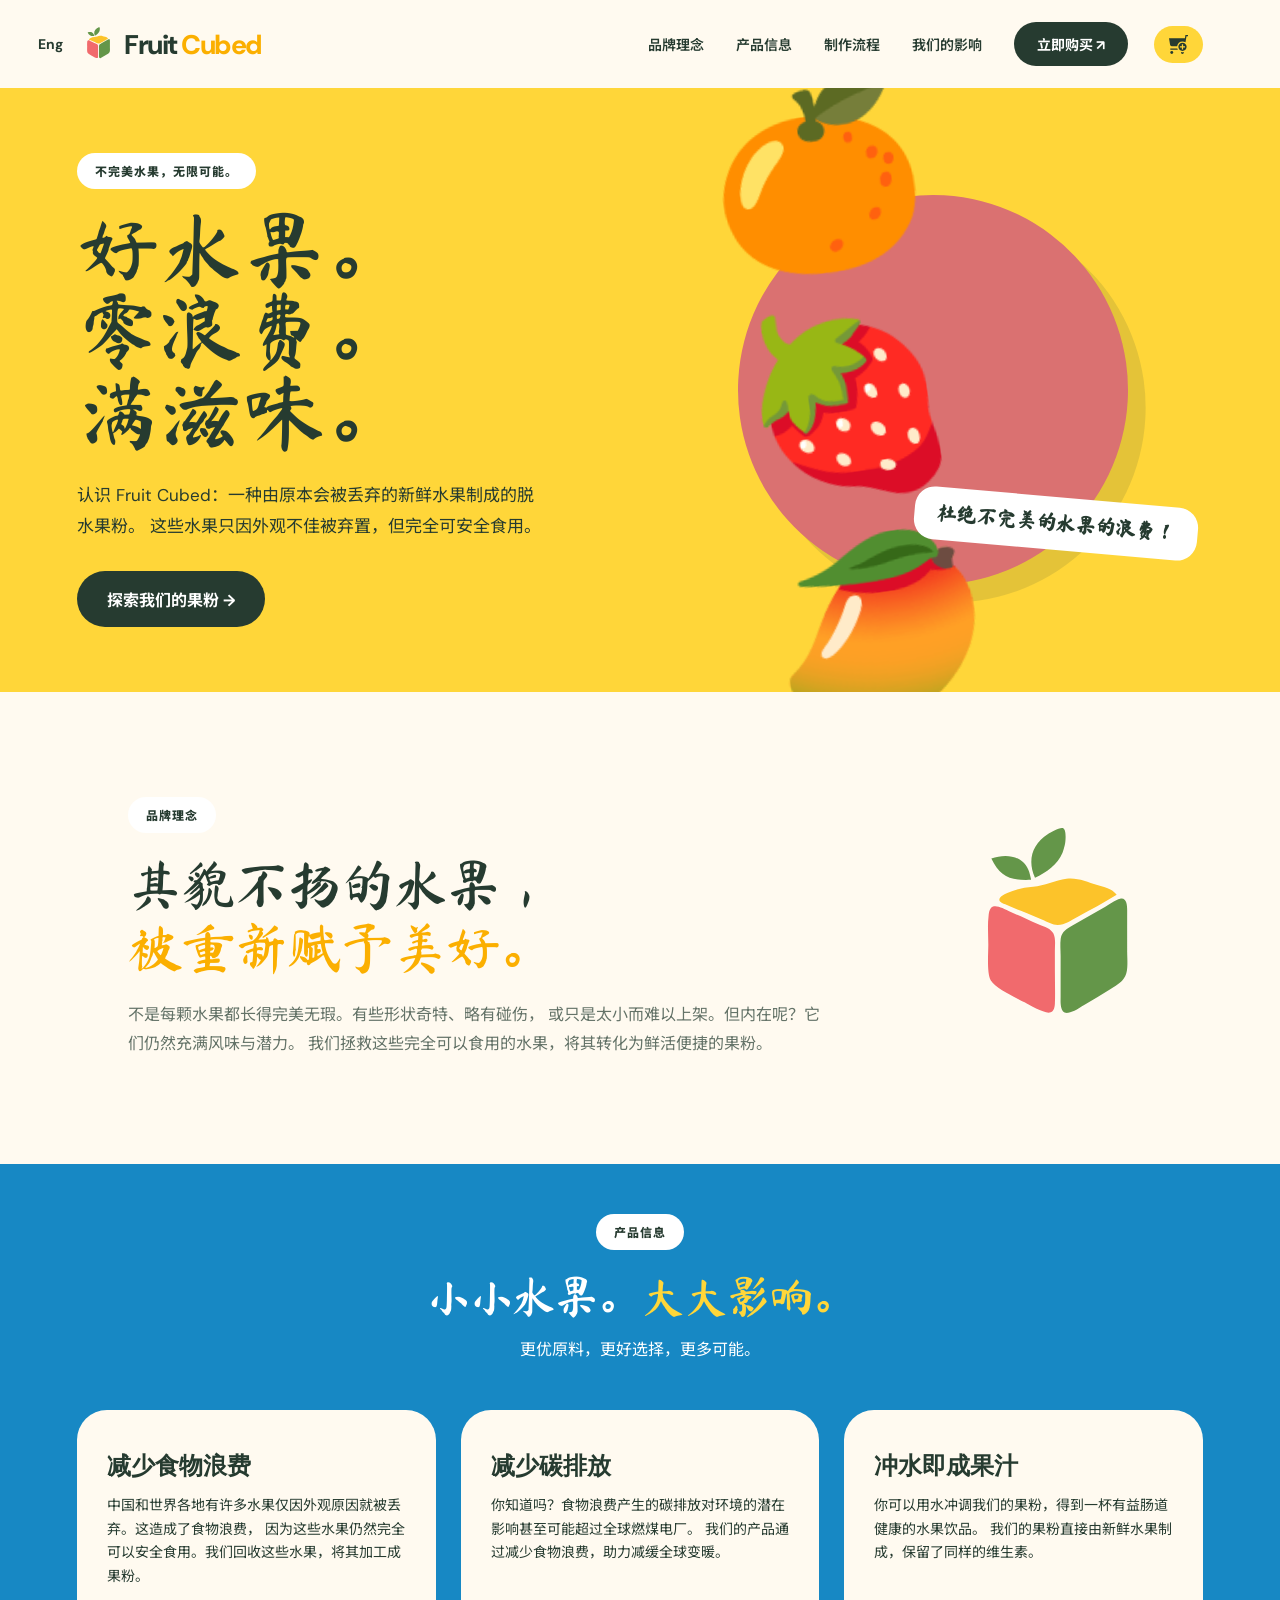
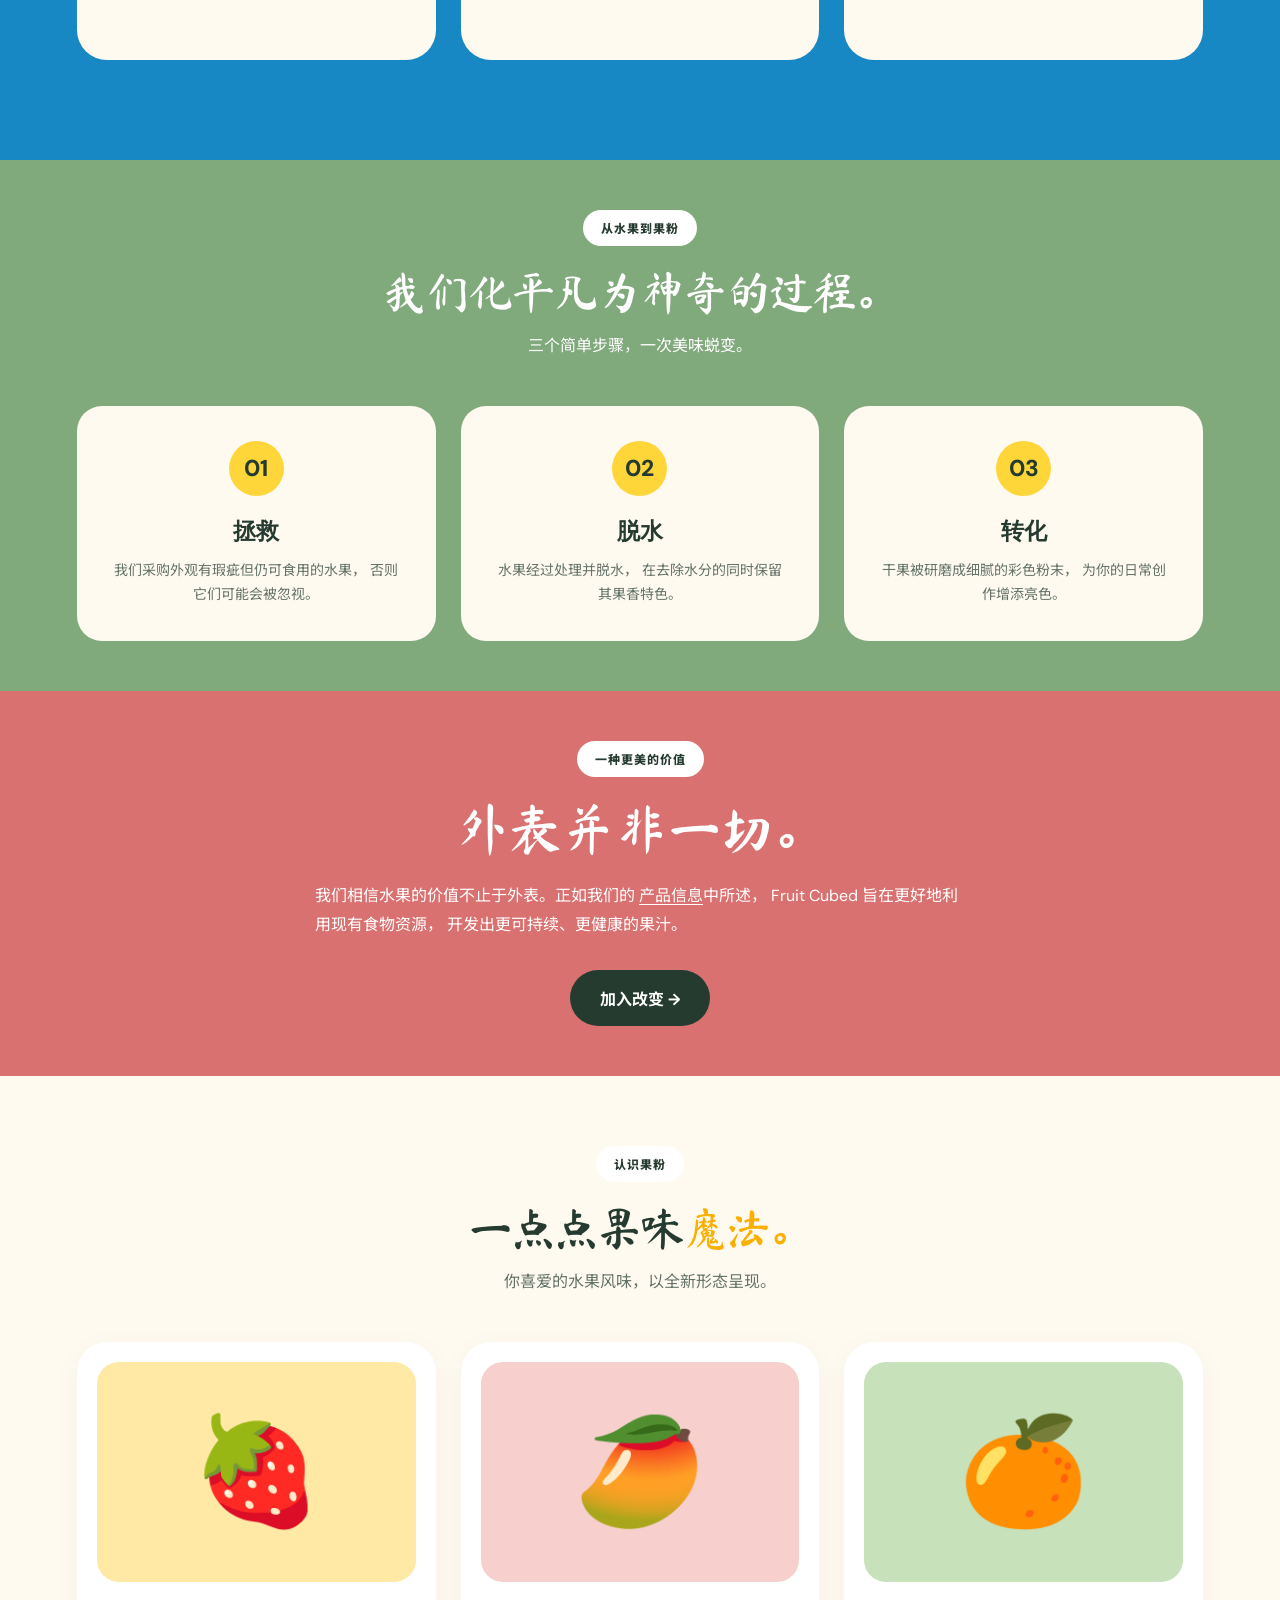
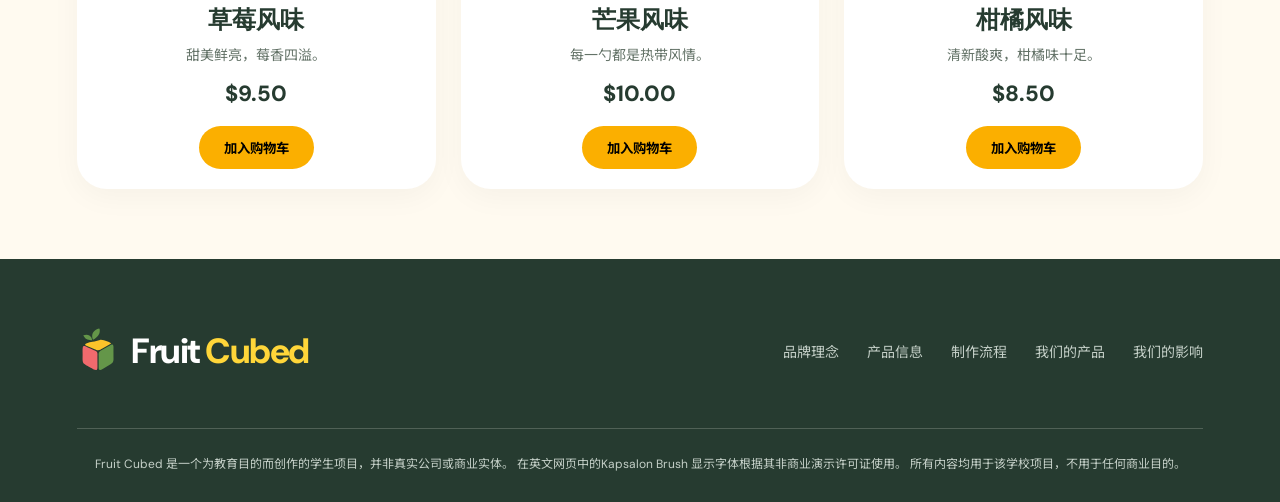
==== commit 64cae3d9: "Update zh.html" ====
--- a/zh.html
+++ b/zh.html
@@ -181,7 +181,7 @@
 
             <span class="eyebrow">从水果到果粉</span>
 
-            <h2>我们如何化平凡为神奇。</h2>
+            <h2>我们化平凡为神奇的过程。</h2>
 
             <p>三个简单步骤，一次美味蜕变。</p>
 
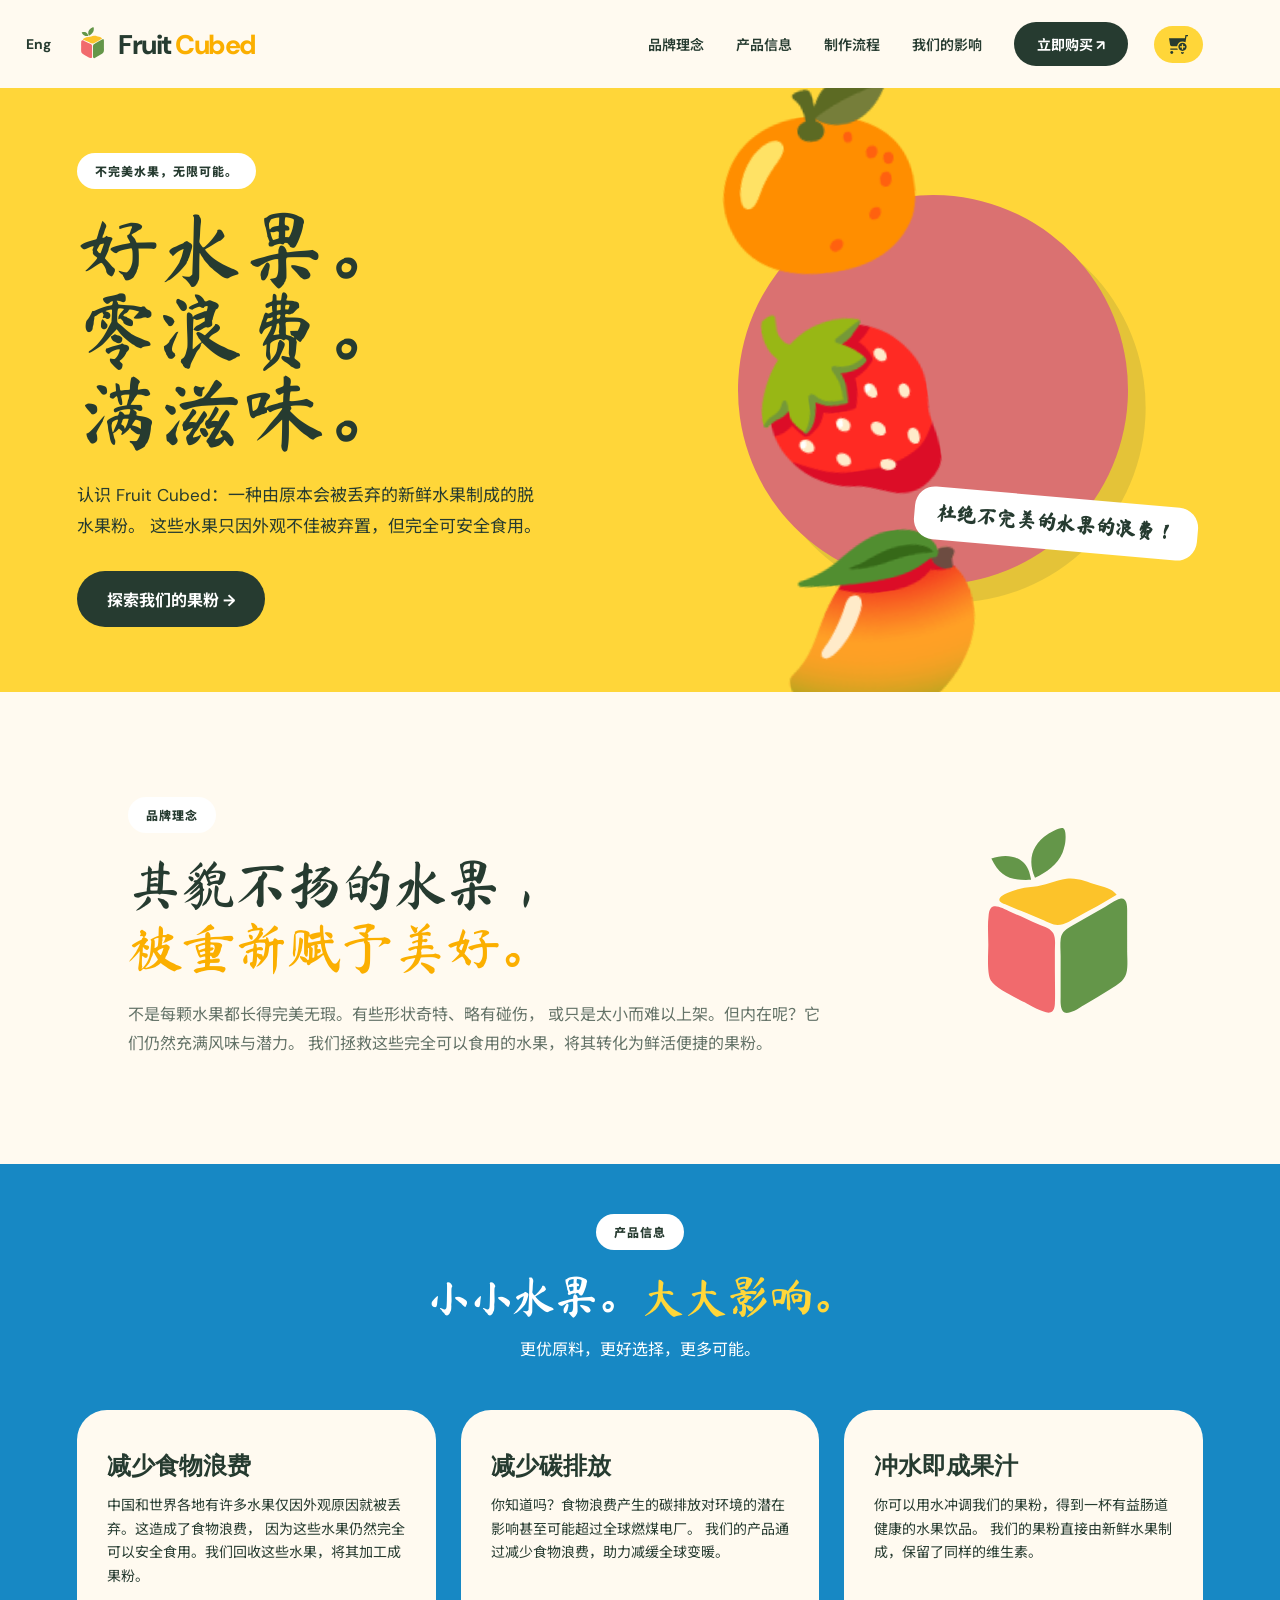
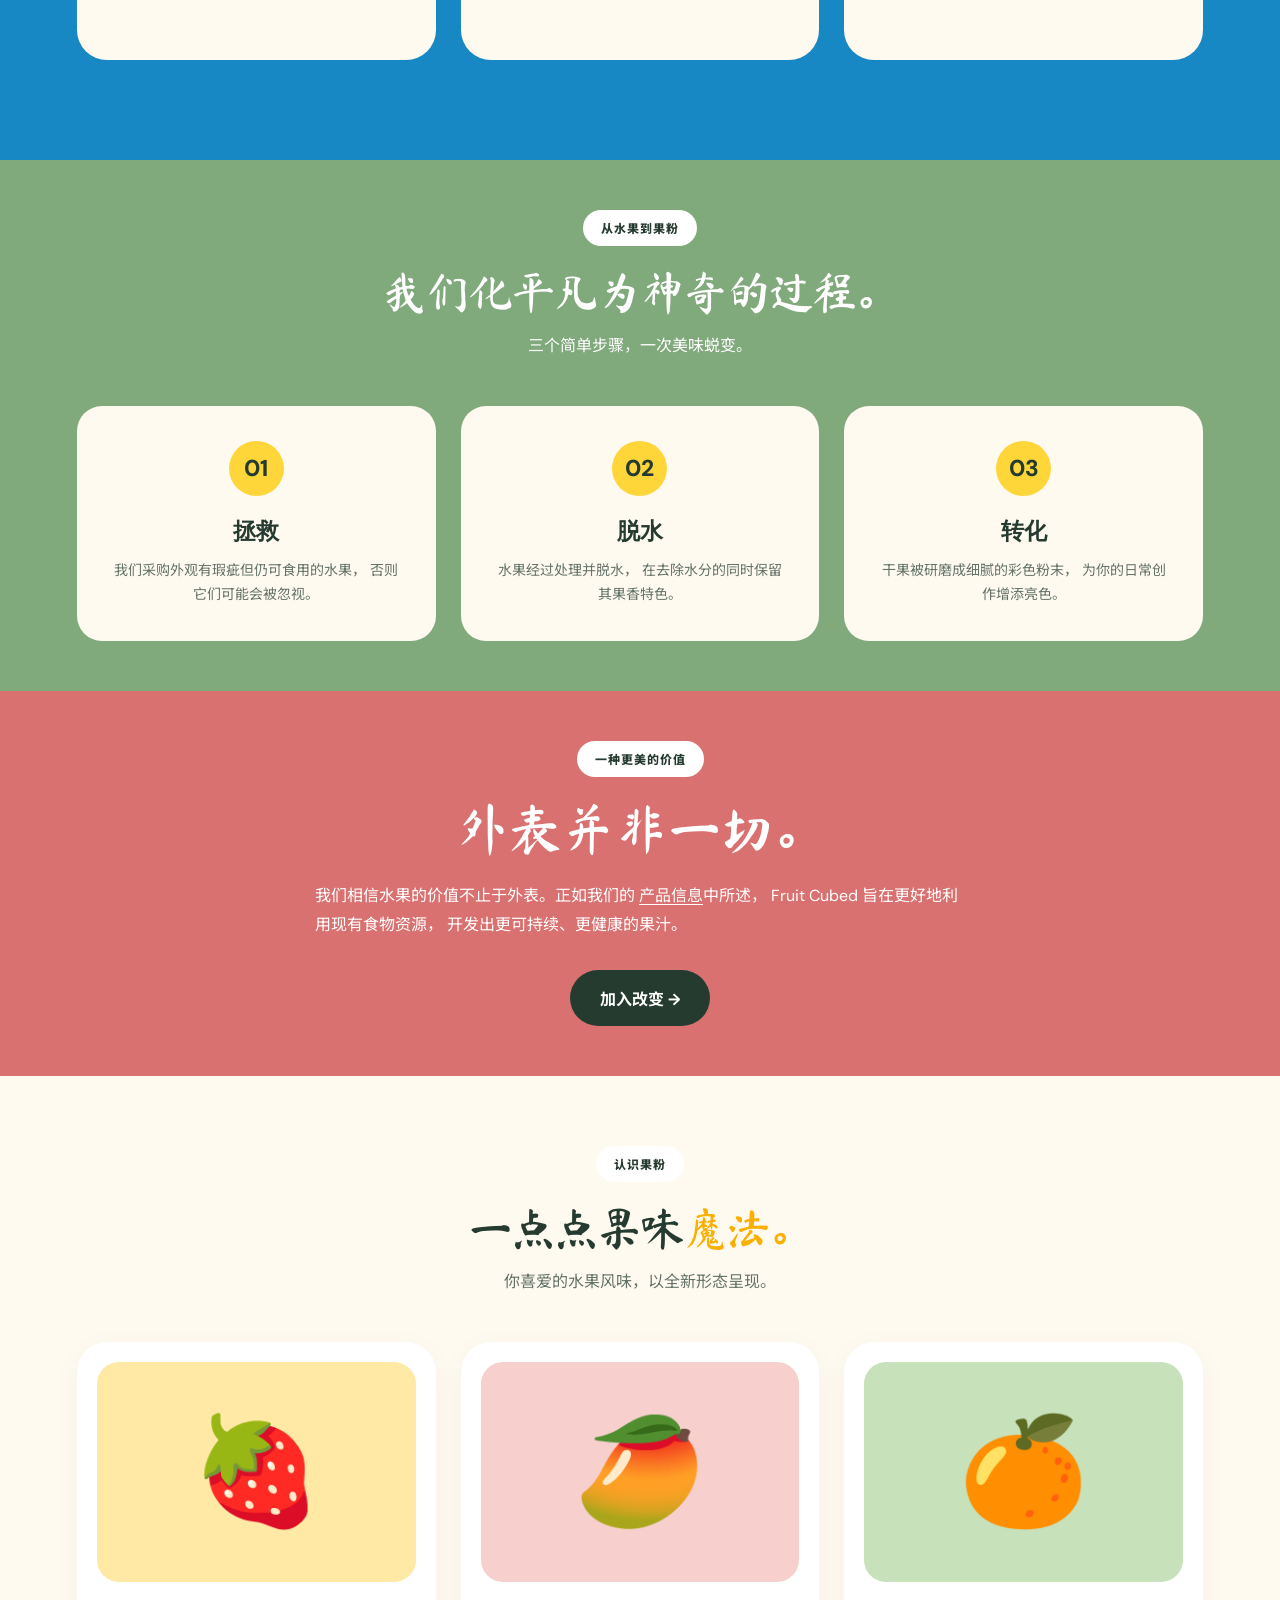
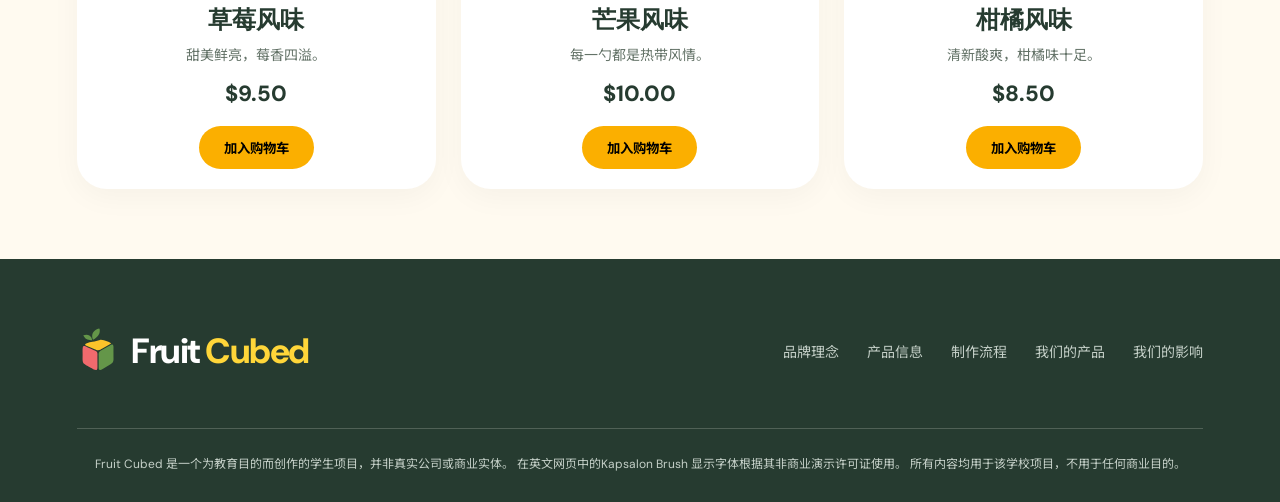
==== commit 6de57a8c: "Improve alignment aesthetics" ====
--- a/zh.html
+++ b/zh.html
@@ -17,8 +17,6 @@
 <!-- NAVIGATION -->
 
 <nav>
-    <a href="index.html" class="lang-switch" aria-label="Switch to English">Eng</a>
-
     <a href="#" class="logo" aria-label="Fruit Cubed 首页">
         <img src="assets/logo.svg" alt="Fruit Cubed"> <h3>Fruit <span>Cubed</span></h3>
     </a>
@@ -39,6 +37,8 @@
     </div>
 
     <div class="nav-actions">
+
+        <a href="index.html" class="lang-switch" aria-label="Switch to English">Eng</a>
 
         <button class="cart-toggle" aria-label="打开购物车"
         aria-controls="cartDrawer" aria-expanded="false"
--- a/styles.css
+++ b/styles.css
@@ -106,7 +106,7 @@
     display: flex;
     justify-content: space-between;
     align-items: center;
-    padding: 22px 6% 22px 2%;
+    padding: 22px 6% 22px 6%;
     height: var(--nav-height);
     background: var(--cream);
     position: sticky;
@@ -227,11 +227,14 @@
     font-size: 14px;
     font-weight: 700;
     transition: 0.3s;
-    margin-right: 8px;
+    position: absolute;
+    left: 3%;
+    top: 50%;
+    transform: translate(-50%, -50%);
 }
 
 .lang-switch:hover {
-    transform: translateY(-2px);
+    transform: translate(-50%, calc(-50% - 2px));
 }
 
 .menu-toggle {
@@ -1221,6 +1224,15 @@
         margin-left: 0;
     }
 
+    .lang-switch {
+        position: static;
+        transform: none;
+    }
+
+    .lang-switch:hover {
+        transform: translateY(-2px);
+    }
+
     .nav-links {
         display: none;
         position: absolute;
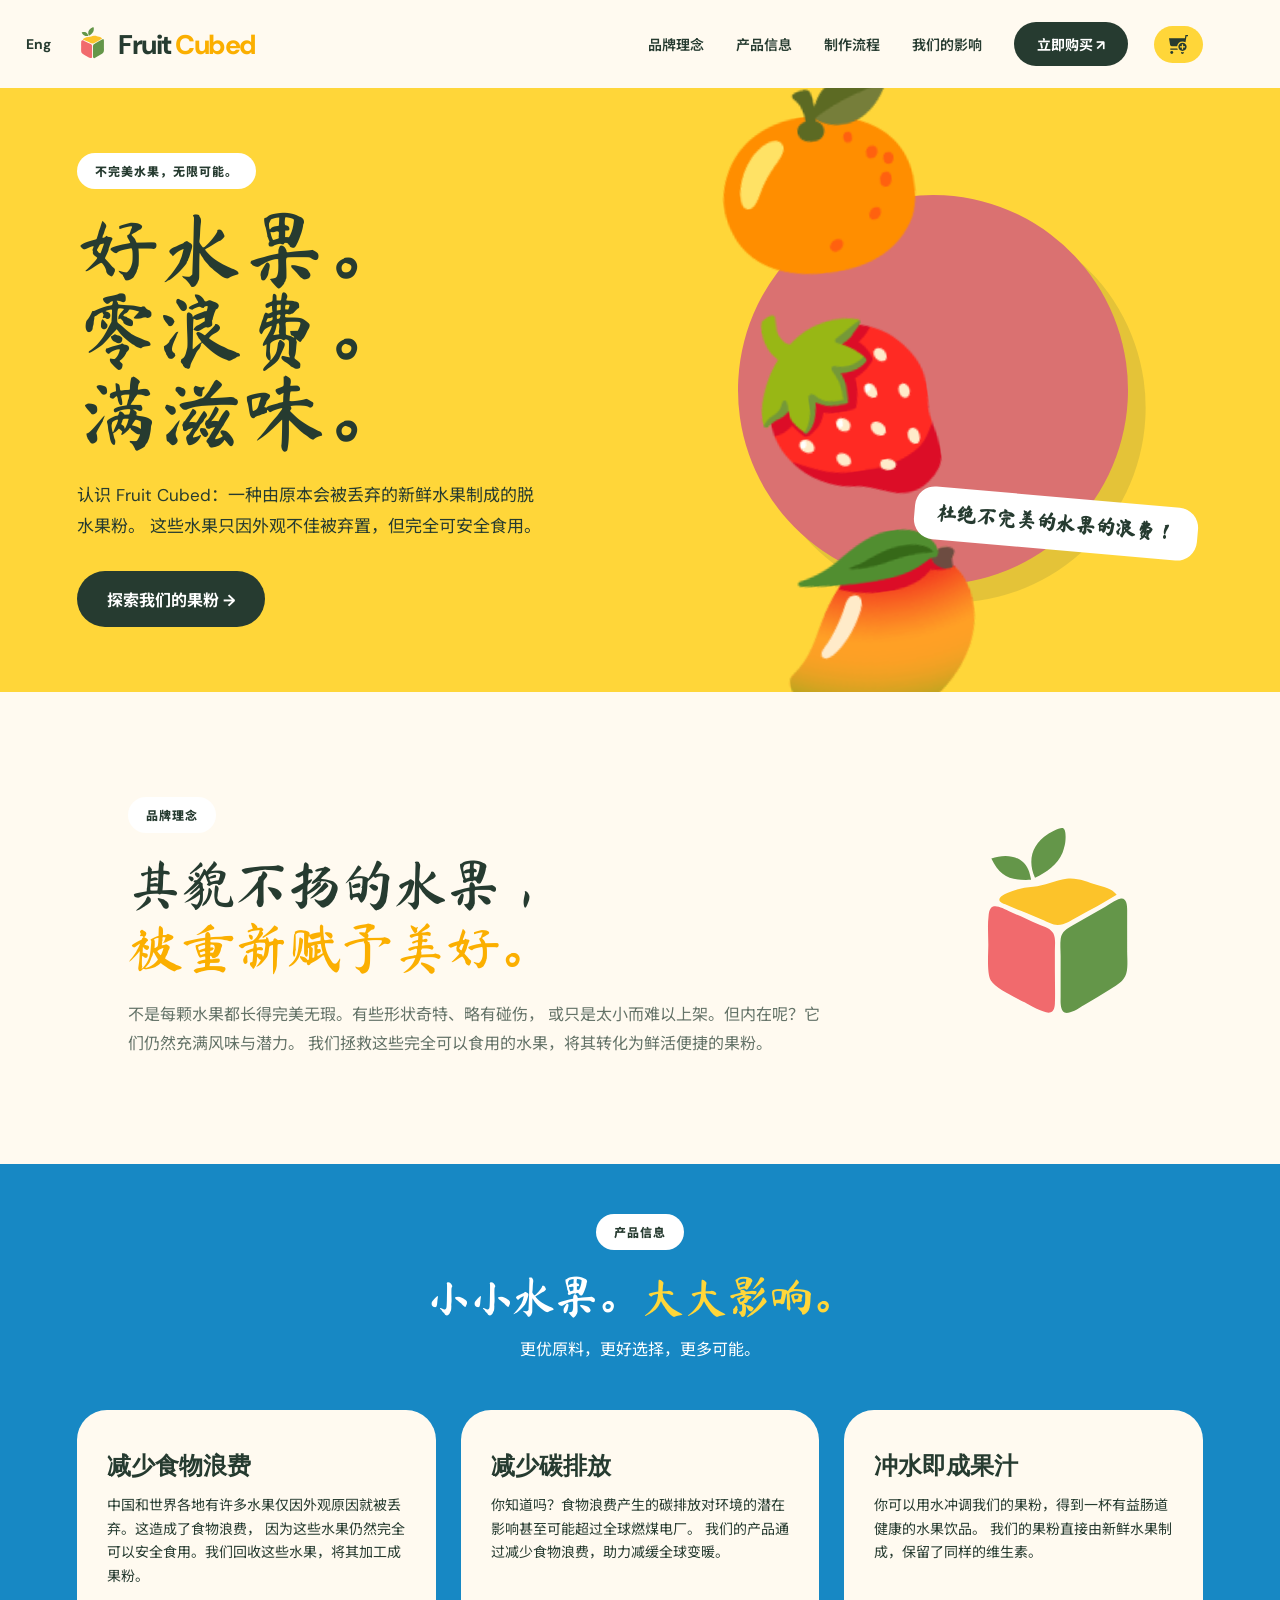
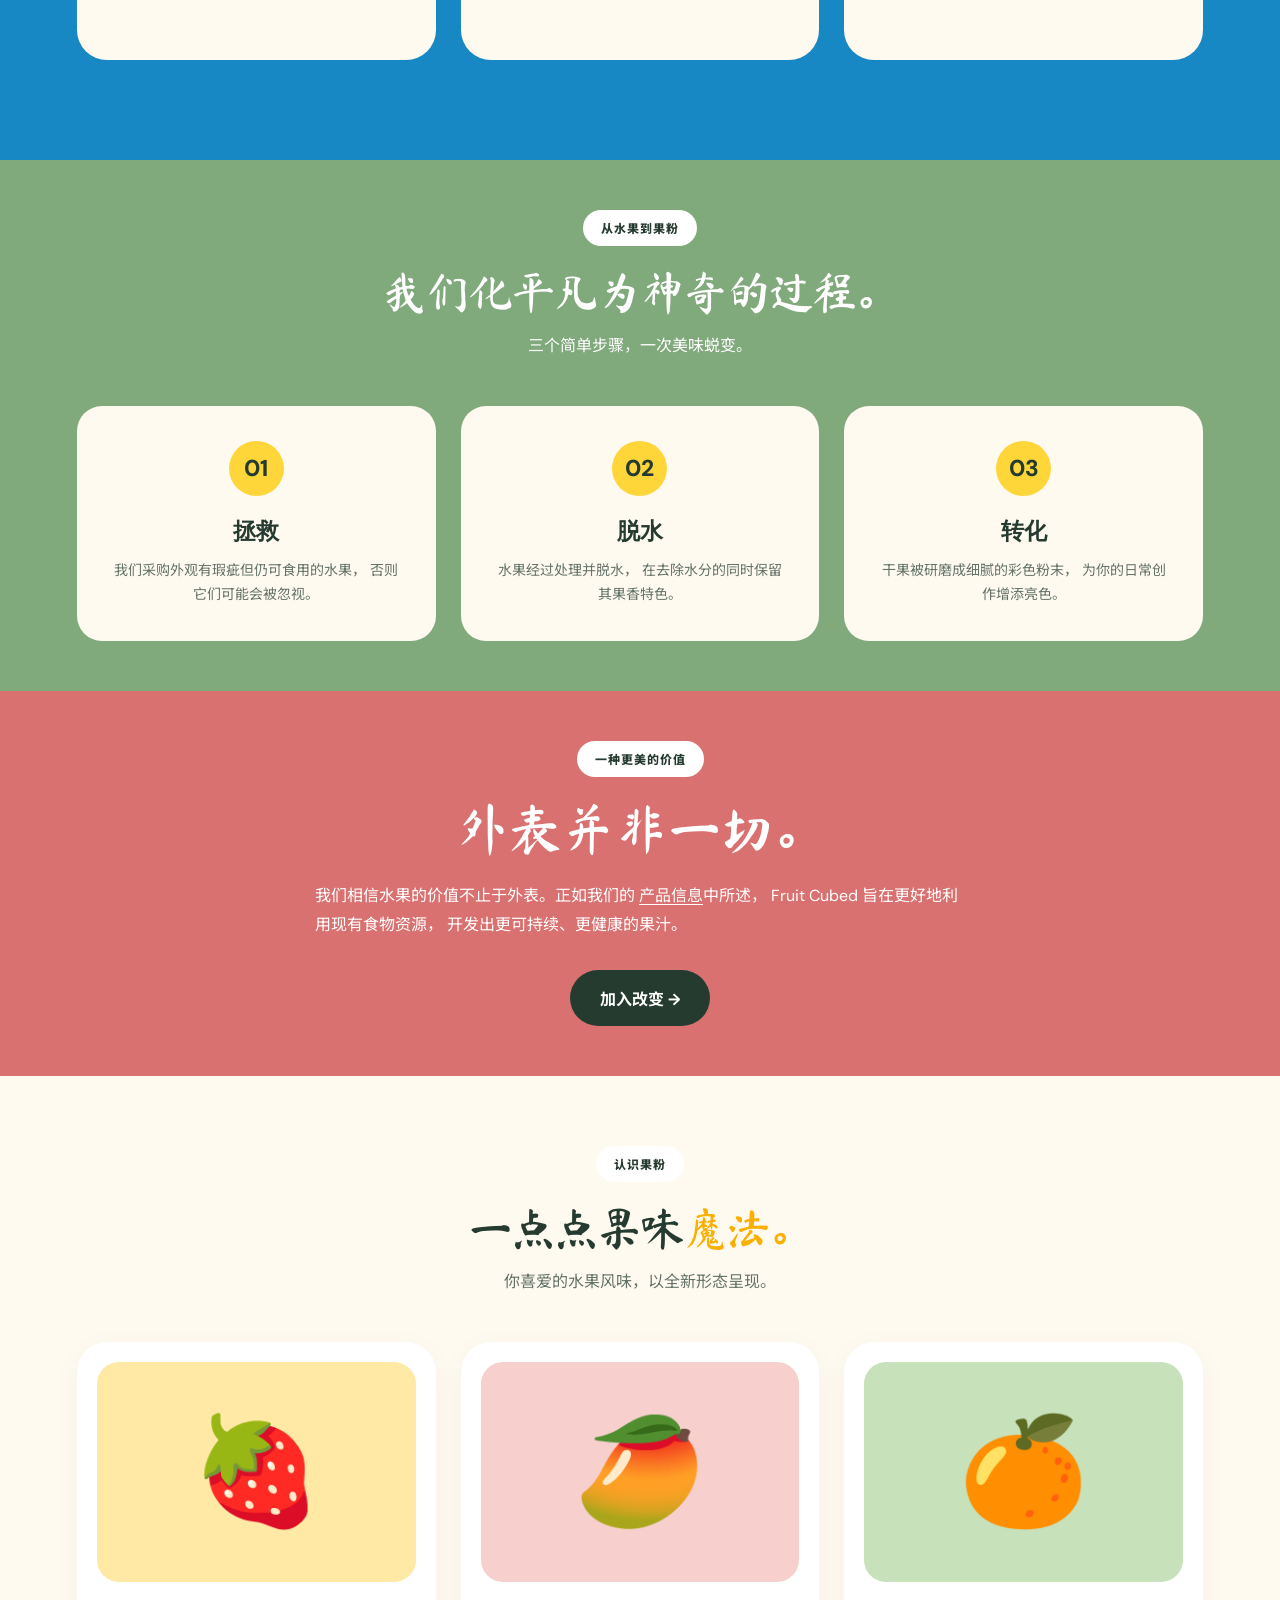
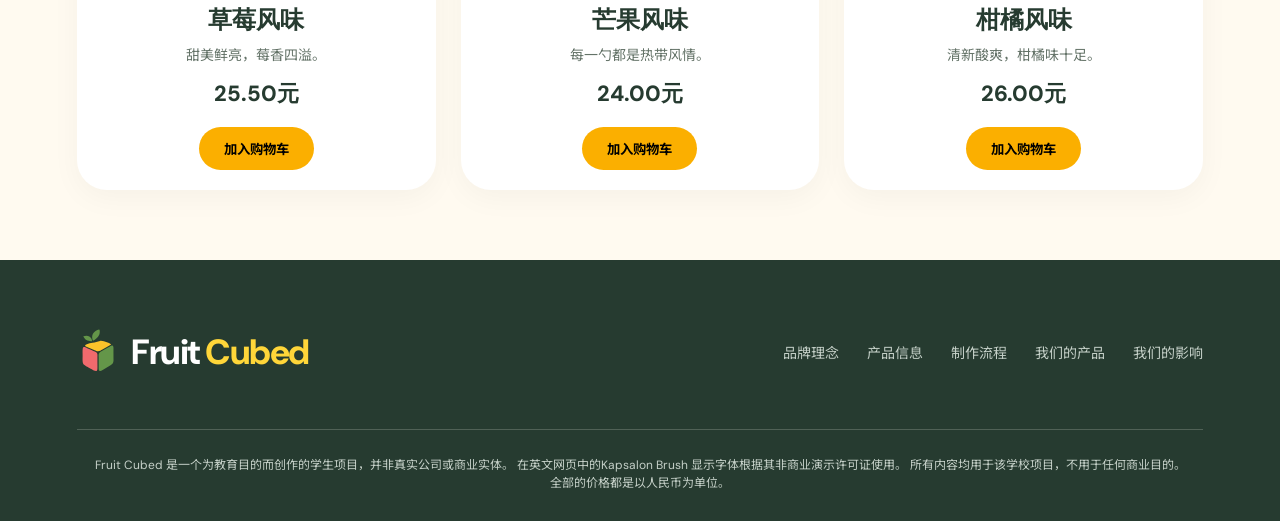
==== commit d9e21611: "Add currency note" ====
--- a/zh.html
+++ b/zh.html
@@ -296,6 +296,8 @@
         Fruit Cubed 是一个为教育目的而创作的学生项目，并非真实公司或商业实体。
         在英文网页中的Kapsalon Brush 显示字体根据其非商业演示许可证使用。
         所有内容均用于该学校项目，不用于任何商业目的。
+        <br/>
+        全部的价格都是以人民币为单位。
     </p>
 </footer>
 
